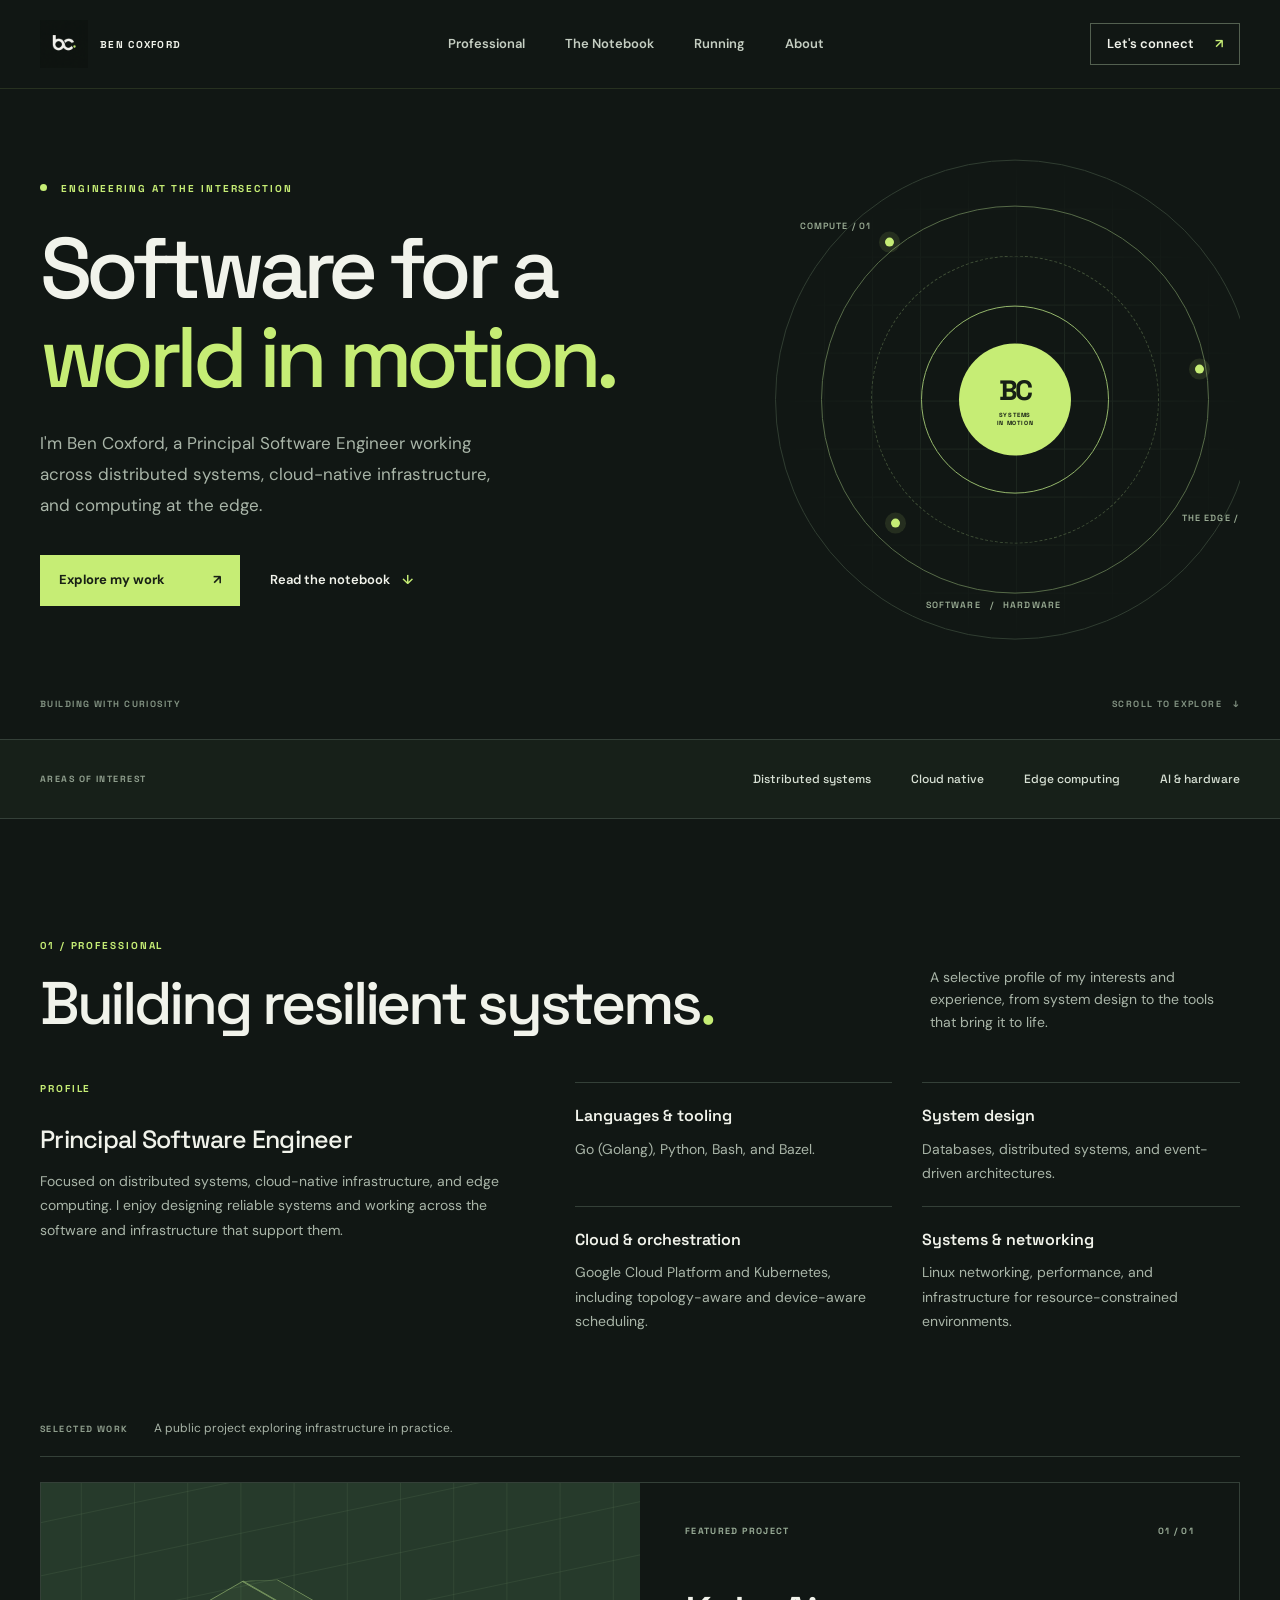
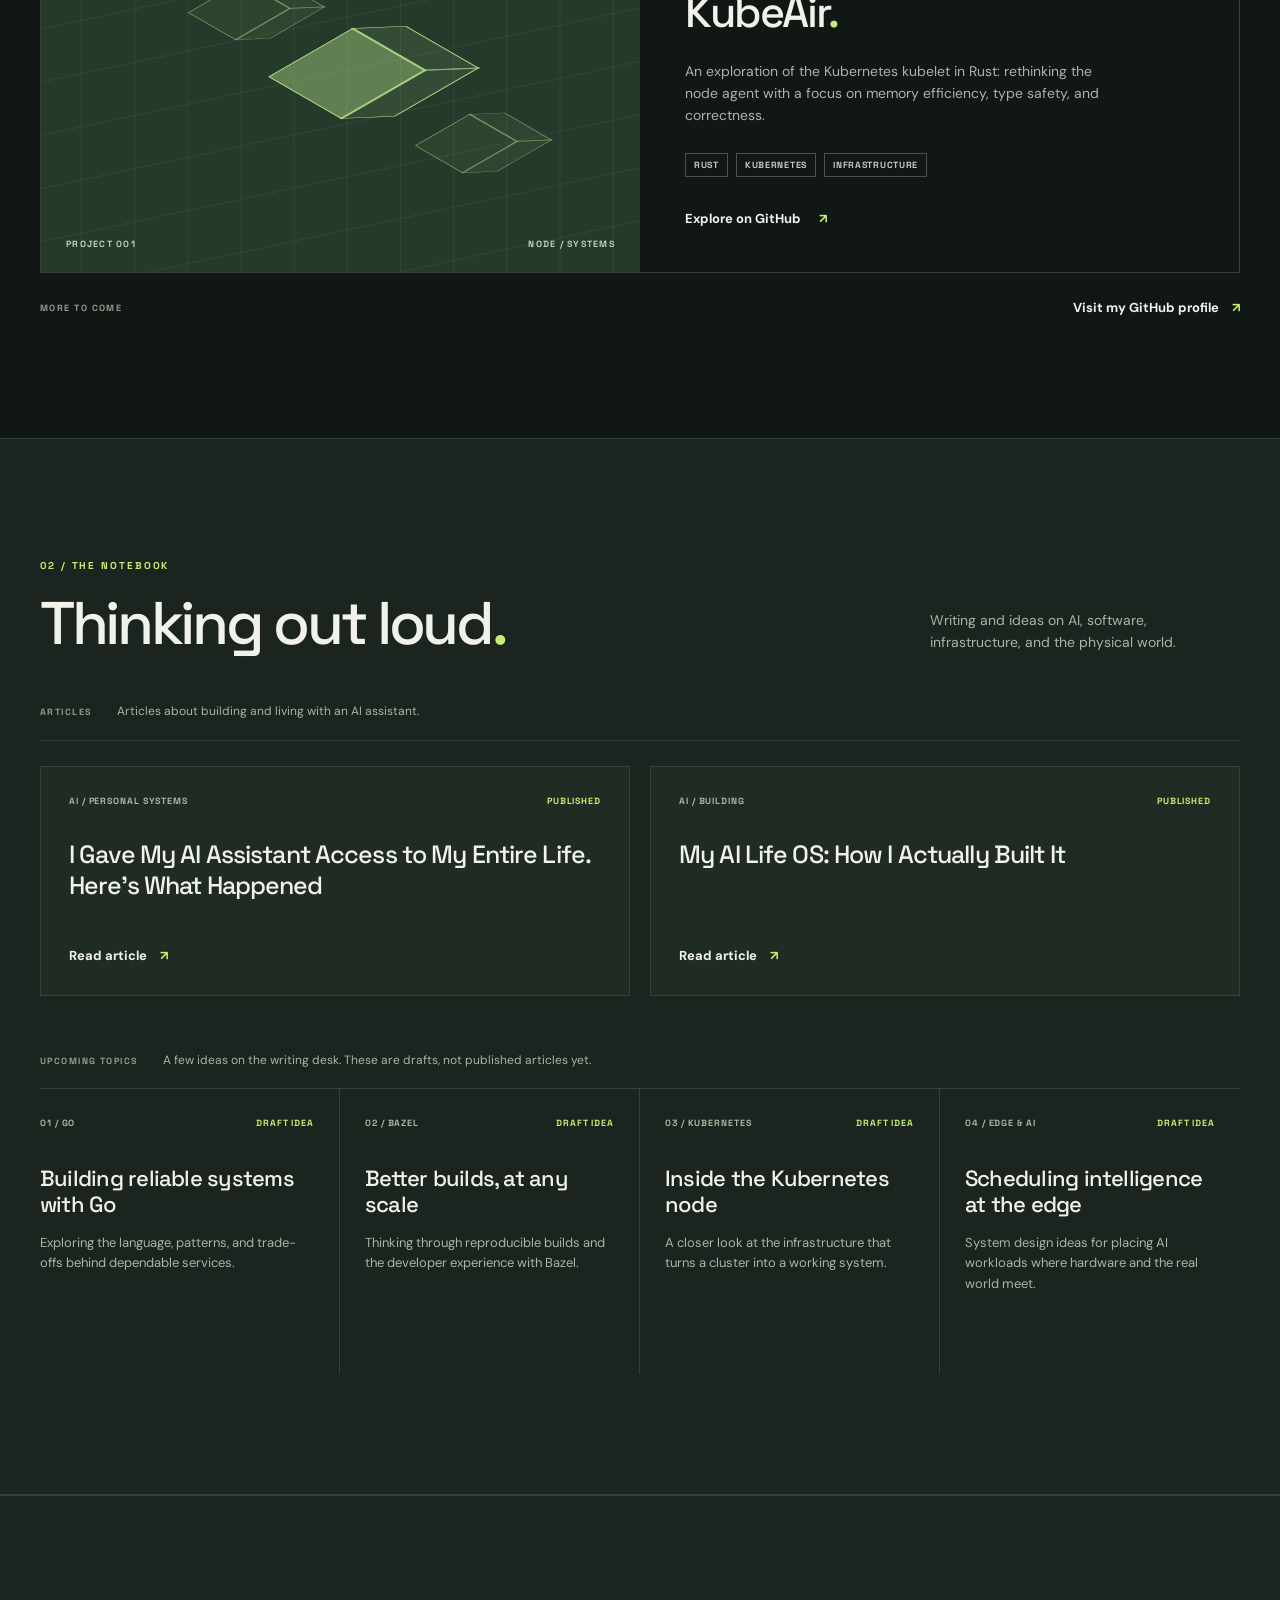
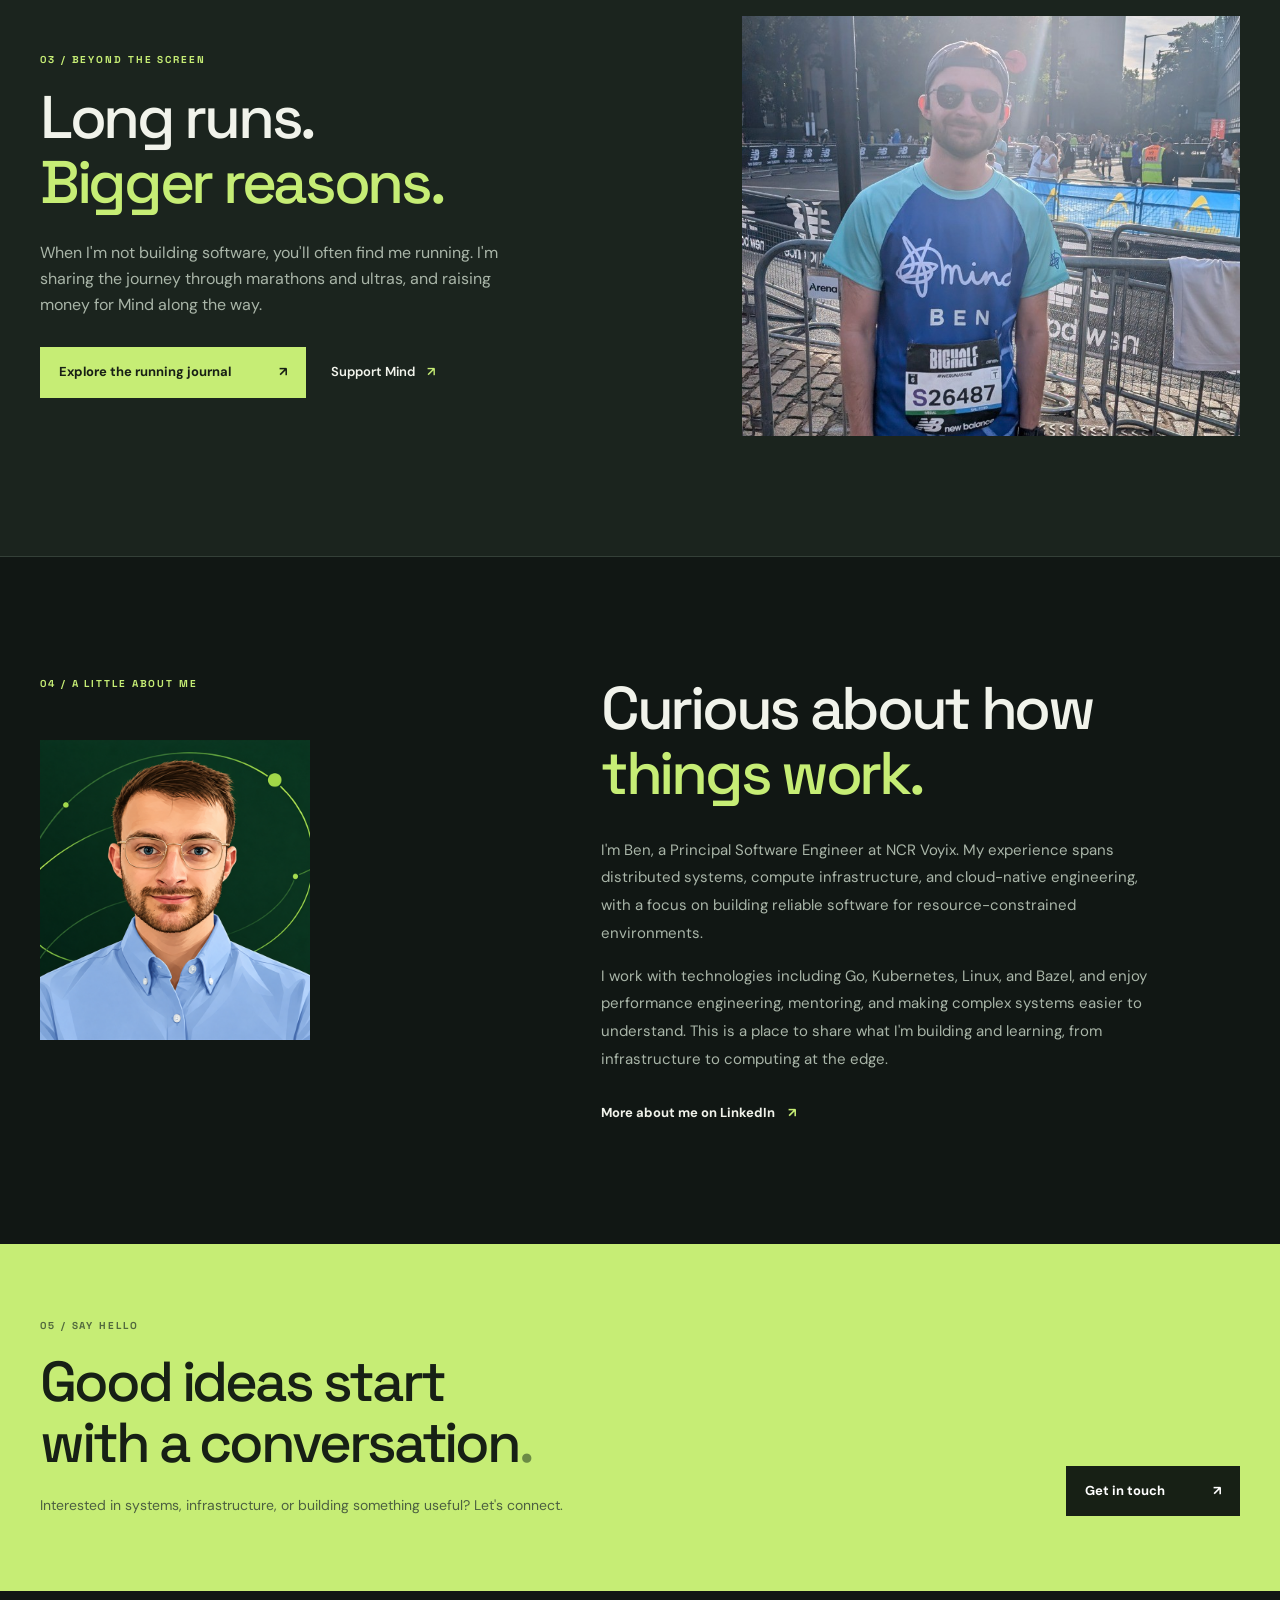
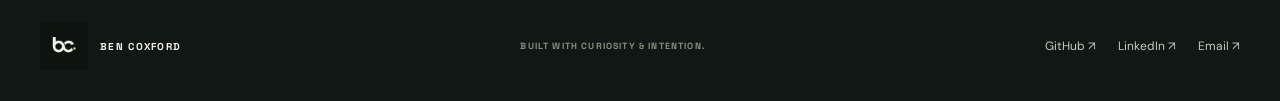
==== index.html @ ec7f4a77 "first commit" ====
<!doctype html>
<html lang="en">
<head>
  <meta charset="utf-8">
  <meta name="viewport" content="width=device-width, initial-scale=1">
  <meta name="description" content="Ben Coxford is a Principal Software Engineer exploring infrastructure, distributed systems, and computing at the edge.">
  <meta name="theme-color" content="#111714">
  <title>Ben Coxford | Software &amp; systems</title>
  <link rel="icon" type="image/png" href="assets/bc-logo.png">
  <link rel="stylesheet" href="styles.css">
</head>
<body>
  <a class="skip-link" href="#main">Skip to content</a>
  <header class="site-header">
    <div class="container header-inner">
      <a class="brand" href="#top" aria-label="Ben Coxford, home"><img class="brand-logo" src="assets/bc-logo.png" alt=""><span class="brand-name">BEN COXFORD</span></a>
      <nav aria-label="Main navigation">
        <a href="#work">Professional</a>
        <a href="#writing">The Notebook</a>
        <a href="running.html">Running</a>
        <a href="#about">About</a>
      </nav>
      <a class="header-contact" href="#contact">Let's connect <span aria-hidden="true">↗</span></a>
    </div>
  </header>

  <main id="main">
    <section class="hero container" id="top" aria-labelledby="hero-title">
      <div class="hero-copy">
        <p class="eyebrow"><span class="status-dot"></span> ENGINEERING AT THE INTERSECTION</p>
        <h1 id="hero-title">Software for a<br><em>world in motion.</em></h1>
        <p class="hero-description">I'm Ben Coxford, a Principal Software Engineer working across distributed systems, cloud-native infrastructure, and computing at the edge.</p>
        <div class="hero-actions">
          <a class="button button-primary" href="#work">Explore my work <span aria-hidden="true">↗</span></a>
          <a class="text-link" href="#writing">Read the notebook <span aria-hidden="true">↓</span></a>
        </div>
      </div>
      <div class="hero-art" aria-hidden="true">
        <div class="art-grid"></div>
        <div class="orbit orbit-one"></div>
        <div class="orbit orbit-two"></div>
        <div class="orbit orbit-three"></div>
        <div class="art-core"><span>BC</span><small>SYSTEMS<br>IN MOTION</small></div>
        <span class="art-node node-one"></span><span class="art-node node-two"></span><span class="art-node node-three"></span>
        <span class="art-label label-one">COMPUTE / 01</span>
        <span class="art-label label-two">THE EDGE / 02</span>
        <span class="art-coordinate">SOFTWARE &nbsp; / &nbsp; HARDWARE</span>
      </div>
      <div class="hero-bottom"><span>BUILDING WITH CURIOSITY</span><span>SCROLL TO EXPLORE &nbsp; ↓</span></div>
    </section>

    <div class="focus-strip">
      <div class="container focus-inner"><span>AREAS OF INTEREST</span><div><span>Distributed systems</span><span>Cloud native</span><span>Edge computing</span><span>AI &amp; hardware</span></div></div>
    </div>

    <section class="section container" id="work" aria-labelledby="work-title">
      <div class="section-heading">
        <div><p class="eyebrow section-number">01 / PROFESSIONAL</p><h2 id="work-title">Building resilient systems<span class="accent">.</span></h2></div>
        <p>A selective profile of my interests and experience, from system design to the tools that bring it to life.</p>
      </div>
      <div class="professional-profile">
        <div class="professional-intro"><p class="eyebrow">PROFILE</p><h3>Principal Software Engineer</h3><p>Focused on distributed systems, cloud-native infrastructure, and edge computing. I enjoy designing reliable systems and working across the software and infrastructure that support them.</p></div>
        <div class="skills-grid">
          <div class="skill-group"><h3>Languages &amp; tooling</h3><p>Go (Golang), Python, Bash, and Bazel.</p></div>
          <div class="skill-group"><h3>System design</h3><p>Databases, distributed systems, and event-driven architectures.</p></div>
          <div class="skill-group"><h3>Cloud &amp; orchestration</h3><p>Google Cloud Platform and Kubernetes, including topology-aware and device-aware scheduling.</p></div>
          <div class="skill-group"><h3>Systems &amp; networking</h3><p>Linux networking, performance, and infrastructure for resource-constrained environments.</p></div>
        </div>
      </div>
      <div class="writing-intro project-heading"><span>SELECTED WORK</span><p>A public project exploring infrastructure in practice.</p></div>
      <article class="project-card">
        <div class="project-visual" aria-hidden="true">
          <div class="project-grid"></div>
          <div class="cube cube-one"><span></span></div>
          <div class="cube cube-two"><span></span></div>
          <div class="cube cube-three"><span></span></div>
          <div class="visual-caption"><span>PROJECT 001</span><span>NODE / SYSTEMS</span></div>
        </div>
        <div class="project-content">
          <div class="project-topline"><span>FEATURED PROJECT</span><span>01 / 01</span></div>
          <h3>KubeAir<span class="accent">.</span></h3>
          <p>An exploration of the Kubernetes kubelet in Rust: rethinking the node agent with a focus on memory efficiency, type safety, and correctness.</p>
          <div class="tags"><span>RUST</span><span>KUBERNETES</span><span>INFRASTRUCTURE</span></div>
          <a class="project-link" href="https://github.com/BenCoxfordDev/KubeAir">Explore on GitHub <span aria-hidden="true">↗</span></a>
        </div>
      </article>
      <div class="section-end"><span>MORE TO COME</span><a href="https://github.com/bencoxford">Visit my GitHub profile <span aria-hidden="true">↗</span></a></div>
    </section>

    <section class="writing-section" id="writing" aria-labelledby="writing-title">
      <div class="container section">
        <div class="section-heading">
          <div><p class="eyebrow section-number">02 / THE NOTEBOOK</p><h2 id="writing-title">Thinking out loud<span class="accent">.</span></h2></div>
          <p>Writing and ideas on AI, software, infrastructure, and the physical world.</p>
        </div>
        <div class="writing-intro"><span>ARTICLES</span><p>Articles about building and living with an AI assistant.</p></div>
        <div class="published-grid">
          <article class="published-card">
            <div class="article-meta"><span>AI / PERSONAL SYSTEMS</span><span class="draft">PUBLISHED</span></div>
            <h3><a href="articles/ai-assistant.html">I Gave My AI Assistant Access to My Entire Life. Here's What Happened</a></h3>
            <a class="published-link" href="articles/ai-assistant.html" aria-label="Read I Gave My AI Assistant Access to My Entire Life">Read article <span aria-hidden="true">↗</span></a>
          </article>
          <article class="published-card">
            <div class="article-meta"><span>AI / BUILDING</span><span class="draft">PUBLISHED</span></div>
            <h3><a href="articles/ai-life-os.html">My AI Life OS: How I Actually Built It</a></h3>
            <a class="published-link" href="articles/ai-life-os.html" aria-label="Read My AI Life OS: How I Actually Built It">Read article <span aria-hidden="true">↗</span></a>
          </article>
        </div>
        <div class="writing-intro"><span>UPCOMING TOPICS</span><p>A few ideas on the writing desk. These are drafts, not published articles yet.</p></div>
        <div class="article-grid">
          <article class="article-card"><div class="article-meta"><span>01 / GO</span><span class="draft">DRAFT IDEA</span></div><h3>Building reliable systems with Go</h3><p>Exploring the language, patterns, and trade-offs behind dependable services.</p></article>
          <article class="article-card"><div class="article-meta"><span>02 / BAZEL</span><span class="draft">DRAFT IDEA</span></div><h3>Better builds, at any scale</h3><p>Thinking through reproducible builds and the developer experience with Bazel.</p></article>
          <article class="article-card"><div class="article-meta"><span>03 / KUBERNETES</span><span class="draft">DRAFT IDEA</span></div><h3>Inside the Kubernetes node</h3><p>A closer look at the infrastructure that turns a cluster into a working system.</p></article>
          <article class="article-card"><div class="article-meta"><span>04 / EDGE &amp; AI</span><span class="draft">DRAFT IDEA</span></div><h3>Scheduling intelligence at the edge</h3><p>System design ideas for placing AI workloads where hardware and the real world meet.</p></article>
        </div>
      </div>
    </section>

    <section class="running-teaser">
      <div class="container section running-teaser-inner">
        <div class="running-teaser-copy"><p class="eyebrow section-number">03 / BEYOND THE SCREEN</p><h2>Long runs.<br><em>Bigger reasons.</em></h2><p>When I'm not building software, you'll often find me running. I'm sharing the journey through marathons and ultras, and raising money for Mind along the way.</p><div class="running-actions"><a class="button button-primary" href="running.html">Explore the running journal <span aria-hidden="true">↗</span></a><a class="text-link" href="https://www.justgiving.com/page/bencoxford">Support Mind <span aria-hidden="true">↗</span></a></div></div>
        <img src="assets/running/running-for-mind.jpg" alt="Ben wearing a Mind running shirt at a race." loading="lazy">
      </div>
    </section>

    <section class="section container about-section" id="about" aria-labelledby="about-title">
      <div class="about-label"><p class="eyebrow section-number">04 / A LITTLE ABOUT ME</p><img class="about-portrait" src="assets/ben-illustrated-glasses.png" alt="Illustrated portrait of Ben Coxford wearing glasses." loading="lazy"></div>
      <div class="about-copy"><h2 id="about-title">Curious about how<br><em>things work.</em></h2><p>I'm Ben, a Principal Software Engineer at NCR Voyix. My experience spans distributed systems, compute infrastructure, and cloud-native engineering, with a focus on building reliable software for resource-constrained environments.</p><p>I work with technologies including Go, Kubernetes, Linux, and Bazel, and enjoy performance engineering, mentoring, and making complex systems easier to understand. This is a place to share what I'm building and learning, from infrastructure to computing at the edge.</p><a class="inline-link" href="https://www.linkedin.com/in/ben-coxford/">More about me on LinkedIn <span aria-hidden="true">↗</span></a></div>
    </section>

    <section class="contact-section" id="contact" aria-labelledby="contact-title">
      <div class="container contact-inner"><div><p class="eyebrow">05 / SAY HELLO</p><h2 id="contact-title">Good ideas start<br>with a conversation<span>.</span></h2><p>Interested in systems, infrastructure, or building something useful? Let's connect.</p></div><a class="button button-dark" href="mailto:ben.coxford@gmail.com">Get in touch <span aria-hidden="true">↗</span></a></div>
    </section>
  </main>
  <footer class="site-footer"><div class="container footer-inner"><a class="brand footer-brand" href="#top" aria-label="Ben Coxford, home"><img class="brand-logo" src="assets/bc-logo.png" alt=""><span class="brand-name">BEN COXFORD</span></a><p>BUILT WITH CURIOSITY &amp; INTENTION.</p><div><a href="https://github.com/bencoxford">GitHub ↗</a><a href="https://www.linkedin.com/in/ben-coxford/">LinkedIn ↗</a><a href="mailto:ben.coxford@gmail.com">Email ↗</a></div></div></footer>
</body>
</html>
---- styles.css ----
@import url('https://fonts.googleapis.com/css2?family=DM+Sans:wght@400;500;600;700&family=Space+Grotesk:wght@400;500;600;700&display=swap');

:root{color-scheme:dark;--bg:#111714;--panel:#1a221d;--line:#344038;--text:#f1f3eb;--muted:#a9b5a8;--accent:#c6ed75;--display:'Space Grotesk',sans-serif;--body:'DM Sans',sans-serif}
*{box-sizing:border-box}
html{scroll-behavior:smooth}
body{margin:0;background:var(--bg);color:var(--text);font-family:var(--body);font-size:16px;line-height:1.6}
a{color:inherit;text-decoration:none}
a:focus-visible{outline:2px solid var(--accent);outline-offset:5px}
.skip-link{position:absolute;z-index:10;top:-100px;left:16px;padding:10px 16px;background:var(--accent);color:var(--bg)}
.skip-link:focus{top:12px}
.container{width:min(1200px,calc(100% - 80px));margin-inline:auto}
.site-header{border-bottom:1px solid rgba(198,237,117,.12)}
.header-inner{height:88px;display:flex;align-items:center;justify-content:space-between}
.brand{display:inline-flex;align-items:center;gap:12px}.brand-mark{font:700 29px/1 var(--display);letter-spacing:-3px}.brand-mark span,.accent{color:var(--accent)}.brand-name{font:700 10px var(--display);letter-spacing:.13em}
nav{display:flex;gap:40px}nav a,.header-contact{font-size:13px;font-weight:600}nav a{color:#c5cec2}nav a:hover,.text-link:hover,.inline-link:hover,.section-end a:hover,.footer-inner a:hover{color:var(--accent)}
.header-contact{border:1px solid #536050;padding:10px 16px}.header-contact span{color:var(--accent);margin-left:18px}.header-contact:hover{border-color:var(--accent)}
.hero{min-height:650px;position:relative;display:flex;align-items:center;padding-top:60px;padding-bottom:100px;overflow:hidden}.hero-copy{position:relative;z-index:2;width:65%}
.eyebrow{font:700 10px var(--display);letter-spacing:.19em;color:var(--accent);margin:0 0 29px}.status-dot{display:inline-block;width:7px;height:7px;background:var(--accent);border-radius:50%;margin-right:9px;vertical-align:1px}
h1,h2,h3,p{margin-top:0}h1,h2,h3{font-family:var(--display)}h1{font-size:clamp(54px,6.7vw,91px);line-height:1.04;letter-spacing:-.065em;font-weight:500;margin-bottom:26px}h1 em,.about-copy h2 em{font-style:normal;color:var(--accent)}
.hero-description{max-width:480px;color:var(--muted);font-size:17px;line-height:1.8}.hero-actions{display:flex;align-items:center;gap:30px;margin-top:35px}.button{display:inline-flex;align-items:center;justify-content:space-between;gap:48px;padding:15px 19px;font-size:13px;font-weight:700}.button-primary{background:var(--accent);color:#182015}.button-primary:hover{background:#d9f8a0}.text-link{font-size:13px;font-weight:600}.text-link span{margin-left:9px;color:var(--accent)}
.hero-art{position:absolute;width:480px;height:480px;right:-15px;top:50%;transform:translateY(-53%);border:1px solid #303d31;border-radius:50%}.art-grid{position:absolute;inset:0;border-radius:50%;background-image:linear-gradient(#2c392d 1px,transparent 1px),linear-gradient(90deg,#2c392d 1px,transparent 1px);background-size:48px 48px;opacity:.5;mask-image:radial-gradient(circle,#000 20%,transparent 72%)}
.orbit{position:absolute;border:1px solid #566a48;border-radius:50%;inset:45px}.orbit-two{inset:95px;border-style:dashed;opacity:.65}.orbit-three{inset:145px;border-color:#94b66b}.art-core{position:absolute;inset:183px;background:var(--accent);color:#172015;border-radius:50%;display:flex;flex-direction:column;justify-content:center;align-items:center}.art-core span{font:700 28px var(--display);letter-spacing:-.1em}.art-core small{font:700 6px/1.3 var(--display);letter-spacing:.1em;text-align:center;margin-top:4px}.art-node{position:absolute;width:9px;height:9px;border-radius:50%;background:var(--accent);box-shadow:0 0 0 6px #c6ed751c}.node-one{top:77px;left:109px}.node-two{right:50px;top:204px}.node-three{bottom:111px;left:115px}.art-label,.art-coordinate{position:absolute;color:#9bad95;font:600 9px var(--display);letter-spacing:.12em}.label-one{top:59px;left:24px}.label-two{right:0;bottom:115px}.art-coordinate{bottom:28px;left:150px}
.hero-bottom{position:absolute;bottom:29px;left:0;right:0;display:flex;justify-content:space-between;color:#809080;font:700 9px var(--display);letter-spacing:.16em}
.focus-strip{border-block:1px solid var(--line);background:#172019}.focus-inner{min-height:78px;display:flex;align-items:center;justify-content:space-between;gap:30px}.focus-inner>span,.section-end>span,.writing-intro>span{font:700 9px var(--display);letter-spacing:.16em;color:#8f9e8d}.focus-inner div{display:flex;gap:40px;font:500 12px var(--display);color:#d8e1d5}
.section{padding-top:120px;padding-bottom:120px}.section-heading{display:flex;justify-content:space-between;align-items:end;gap:40px;margin-bottom:45px}.section-number{margin-bottom:20px}.section-heading h2,.about-copy h2{font-size:clamp(40px,4.7vw,62px);font-weight:500;line-height:1.08;letter-spacing:-.055em;margin:0}.section-heading>p{max-width:310px;color:var(--muted);font-size:14px;margin:0 0 4px}
.project-card{display:grid;grid-template-columns:1fr 1fr;border:1px solid var(--line);min-height:390px}.project-visual{position:relative;overflow:hidden;background:#263a2b;min-height:340px}.project-grid{position:absolute;inset:0;background-image:linear-gradient(#78976b24 1px,transparent 1px),linear-gradient(90deg,#78976b24 1px,transparent 1px);background-size:38px 38px;transform:skewY(-12deg) scale(1.4)}
.cube{position:absolute;width:85px;height:85px;border:1px solid #b5da86;transform:rotate(30deg) skew(-30deg);background:#a7d47c18}.cube:before,.cube:after{content:"";position:absolute;border:1px solid #b5da86;background:#9bc87c20}.cube:before{width:100%;height:28px;left:13px;top:-29px;transform:skew(-45deg)}.cube:after{height:100%;width:28px;right:-29px;top:-15px;transform:skewY(-45deg)}.cube-one{top:38%;left:44%;z-index:2;background:#b9e88e65}.cube-two{top:22%;left:26%;transform:rotate(30deg) skew(-30deg) scale(.65);opacity:.65}.cube-three{top:56%;left:64%;transform:rotate(30deg) skew(-30deg) scale(.65);opacity:.65}.visual-caption{position:absolute;bottom:22px;left:25px;right:25px;display:flex;justify-content:space-between;color:#bdd2b7;font:700 9px var(--display);letter-spacing:.14em}
.project-content{padding:42px 45px;display:flex;flex-direction:column;align-items:flex-start}.project-topline{display:flex;justify-content:space-between;width:100%;font:700 9px var(--display);letter-spacing:.15em;color:#97aa95}.project-content h3{font-size:43px;letter-spacing:-.05em;font-weight:500;margin:42px 0 12px}.project-content p{color:var(--muted);font-size:14px;max-width:420px}.tags{display:flex;flex-wrap:wrap;gap:8px;margin:12px 0 32px}.tags span{border:1px solid #465448;padding:5px 8px;font:700 9px var(--display);letter-spacing:.08em;color:#c1cebe}.project-link{font-size:13px;font-weight:700;margin-top:auto}.project-link span{margin-left:15px;color:var(--accent)}.project-link:hover{color:var(--accent)}
.section-end{display:flex;justify-content:space-between;align-items:center;margin-top:25px}.section-end a,.inline-link{font-size:13px;font-weight:700}.section-end a span,.inline-link span{color:var(--accent);margin-left:10px}
.writing-section{background:#1b241e;border-block:1px solid var(--line)}.writing-intro{display:flex;align-items:baseline;gap:25px;border-bottom:1px solid var(--line);padding-bottom:18px}.writing-intro p{font-size:12px;color:var(--muted);margin:0}.article-grid{display:grid;grid-template-columns:repeat(4,1fr)}.article-card{position:relative;min-height:285px;padding:28px 25px 55px 0;border-right:1px solid var(--line)}.article-card+.article-card{padding-left:25px}.article-card:last-child{border-right:0}.article-meta{display:flex;justify-content:space-between;gap:8px;color:#a8b7a5;font:700 9px var(--display);letter-spacing:.1em}.draft{color:var(--accent)}.article-card h3{font-size:22px;line-height:1.2;letter-spacing:-.035em;font-weight:500;margin:36px 0 15px}.article-card p{color:var(--muted);font-size:13px}.article-arrow{position:absolute;bottom:15px;color:#7b8c79;font-size:19px}
.published-grid{display:grid;grid-template-columns:repeat(2,1fr);gap:20px;margin:25px 0 55px}.published-card{display:flex;flex-direction:column;min-height:230px;padding:28px;border:1px solid var(--line);background:#202b23}.published-card h3{font-size:25px;line-height:1.25;letter-spacing:-.035em;font-weight:500;margin:32px 0}.published-card h3 a:hover,.published-link:hover{color:var(--accent)}.published-link{font-size:13px;font-weight:700;margin-top:auto}.published-link span{color:var(--accent);margin-left:10px}
.about-section{display:grid;grid-template-columns:1fr 1.25fr;gap:50px}.about-symbol{font-size:120px;line-height:1;color:#384b37;margin-top:65px}.about-copy h2{margin-bottom:30px}.about-copy p{max-width:570px;color:var(--muted);font-size:15px;line-height:1.85}.inline-link{display:inline-block;margin-top:14px}
.contact-section{background:var(--accent);color:#172015}.contact-inner{padding-block:75px;display:flex;justify-content:space-between;align-items:end;gap:30px}.contact-inner .eyebrow{color:#526a3e;margin-bottom:20px}.contact-inner h2{font-size:clamp(38px,4.4vw,60px);font-weight:500;line-height:1.08;letter-spacing:-.055em;margin-bottom:20px}.contact-inner h2 span{color:#6b8b45}.contact-inner p:last-child{font-size:14px;color:#4c6040;margin:0}.button-dark{background:#172015;color:#fff;white-space:nowrap}.button-dark:hover{background:#344a30}
.footer-inner{min-height:110px;display:flex;justify-content:space-between;align-items:center;gap:20px}.footer-inner p{font:700 9px var(--display);letter-spacing:.13em;color:#829080;margin:0}.footer-inner>div{display:flex;gap:22px}.footer-inner>div a{font-size:12px;color:#c0ccbd}
@media(max-width:900px){.hero-art{opacity:.35;right:-150px}.hero-copy{width:80%}.focus-inner{align-items:flex-start;padding-block:22px;flex-direction:column;gap:12px}.focus-inner div{gap:20px;flex-wrap:wrap}.article-grid{grid-template-columns:repeat(2,1fr)}.article-card:nth-child(2){border-right:0}.article-card:nth-child(n+3){border-top:1px solid var(--line)}.article-card:nth-child(3){padding-left:0}}
@media(max-width:600px){.container{width:calc(100% - 40px)}.header-inner{height:72px}.brand-name{display:none}nav{gap:20px}nav a{font-size:12px}.header-contact{font-size:0;padding:9px 12px}.header-contact span{font-size:14px;margin:0}.hero{min-height:590px;padding-top:50px}.hero-copy{width:100%}.hero-art{width:360px;height:360px;right:-180px;top:45%;opacity:.25}.orbit{inset:35px}.orbit-two{inset:75px}.orbit-three{inset:110px}.art-core{inset:138px}.hero-description{font-size:15px}.hero-actions{gap:20px;flex-wrap:wrap}.hero-bottom{font-size:8px}.focus-inner div{font-size:11px;gap:10px 20px}.section{padding-block:75px}.section-heading{display:block}.section-heading>p{margin-top:18px}.project-card{grid-template-columns:1fr}.project-visual{min-height:260px}.project-content{padding:30px 25px}.project-content h3{margin-top:30px}.writing-intro{display:block}.writing-intro p{margin-top:8px}.article-grid{grid-template-columns:1fr}.article-card,.article-card+.article-card,.article-card:nth-child(3){min-height:0;padding:24px 35px 30px 0;border-right:0;border-top:1px solid var(--line)}.article-card:first-child{border-top:0}.article-card h3{margin:20px 0 10px}.article-arrow{bottom:20px;right:0}.about-section{grid-template-columns:1fr;gap:0}.about-symbol{display:none}.contact-inner{padding-block:60px;display:block}.contact-inner .button{margin-top:28px}.footer-inner{padding-block:28px;flex-wrap:wrap}.footer-inner p{order:3;width:100%}.footer-inner>div{gap:15px}}
@media(max-width:600px){.published-grid{grid-template-columns:1fr}.published-card{min-height:200px;padding:24px}.published-card h3{font-size:22px;margin:26px 0}}
@media(prefers-reduced-motion:reduce){html{scroll-behavior:auto}}
.article-page{max-width:780px;padding-block:90px 120px}.article-back{display:inline-block;color:var(--accent);font-size:13px;font-weight:700;margin-bottom:50px}.article-page h1{font-size:clamp(38px,5vw,65px);line-height:1.08;letter-spacing:-.05em}.article-byline{color:var(--muted);font-size:13px;border-bottom:1px solid var(--line);padding-bottom:30px;margin-bottom:35px}.article-body{color:#d1d9cd;font-size:17px;line-height:1.9;overflow-wrap:anywhere}.article-body h2{color:var(--text);font-size:27px;line-height:1.25;letter-spacing:-.035em;margin:42px 0 16px}.article-body p{margin-bottom:22px}.article-end{border-top:1px solid var(--line);padding-top:30px;margin-top:55px}
.article-figure{margin:32px 0}.article-figure img{display:block;width:100%;height:auto}.article-figure figcaption{color:var(--muted);font-size:13px;line-height:1.5;margin-top:10px}
.article-figure-stack{max-width:484px}
.professional-profile{display:grid;grid-template-columns:1fr 1.4fr;gap:60px;margin-bottom:65px}.professional-intro h3{font-size:25px;line-height:1.2;font-weight:500;letter-spacing:-.03em;margin-bottom:15px}.professional-intro p:not(.eyebrow),.skill-group p{color:var(--muted);font-size:14px;line-height:1.75}.skills-grid{display:grid;grid-template-columns:repeat(2,1fr);gap:0 30px}.skill-group{border-top:1px solid var(--line);padding:20px 0}.skill-group h3{font-size:16px;font-weight:600;margin-bottom:8px}.skill-group p{margin:0}.project-heading{margin-bottom:25px}
.brand-logo{display:block;width:48px;height:48px;object-fit:cover}.about-portrait{object-position:center}
.running-teaser{background:#1b241e;border-block:1px solid var(--line)}.running-teaser-inner{display:grid;grid-template-columns:1fr .8fr;align-items:center;gap:80px}.running-teaser h2,.fundraising-inner h2,.running-adventure h2{font-size:clamp(40px,4.7vw,62px);font-weight:500;line-height:1.08;letter-spacing:-.055em;margin-bottom:24px}.running-teaser h2 em{font-style:normal;color:var(--accent)}.running-teaser-copy>p:not(.eyebrow),.running-adventure p:not(.eyebrow){color:var(--muted);max-width:500px}.running-actions{display:flex;align-items:center;gap:25px;flex-wrap:wrap;margin-top:30px}.running-teaser-inner>img{width:100%;height:420px;object-fit:cover;object-position:center 35%}.about-portrait{display:block;width:min(270px,100%);height:300px;object-fit:cover;object-position:center 25%;margin-top:50px}
.running-hero{display:grid;grid-template-columns:1fr .9fr;gap:60px;align-items:center;padding-block:90px}.running-hero-copy>p:not(.eyebrow){color:var(--muted);max-width:480px;margin-bottom:30px}.running-hero>img{width:100%;height:520px;object-fit:cover}.fundraising-section{background:var(--accent);color:#172015}.fundraising-inner{display:grid;grid-template-columns:1fr 300px;align-items:center;gap:80px;padding-block:75px}.fundraising-inner .eyebrow{color:#526a3e}.fundraising-inner h2 span{color:#6b8b45}.fundraising-inner p:not(.eyebrow){max-width:550px;color:#40563a}.fundraising-note{font-size:13px}.fundraising-inner .button{margin-top:10px}.fundraising-inner img{width:100%;height:340px;object-fit:cover;object-position:center 32%}.running-topics{display:grid;grid-template-columns:repeat(3,1fr)}.running-adventure{background:#1b241e;border-top:1px solid var(--line)}.running-adventure-inner{padding-block:85px;display:grid;grid-template-columns:1.2fr 1fr;align-items:center;gap:65px}.running-adventure img{width:100%;display:block}
@media(max-width:600px){nav{gap:10px}nav a{font-size:11px}.running-teaser-inner,.running-hero,.fundraising-inner,.running-adventure-inner{grid-template-columns:1fr;gap:30px}.running-teaser-inner>img,.running-hero>img{height:320px}.running-hero{padding-block:60px}.fundraising-inner{padding-block:60px}.fundraising-inner img{height:320px}.running-topics{grid-template-columns:1fr}.running-topics .article-card{border-right:0;border-top:1px solid var(--line);padding-left:0}.running-topics .article-card:first-child{border-top:0}.running-adventure-inner{padding-block:60px}.about-portrait{width:180px;height:200px;margin:20px 0 35px}}
@media(max-width:600px){.brand-logo{width:36px;height:36px}nav{gap:8px}nav a{font-size:10px}}
@media(max-width:600px){.professional-profile{grid-template-columns:1fr;gap:20px;margin-bottom:45px}.skills-grid{grid-template-columns:1fr}}
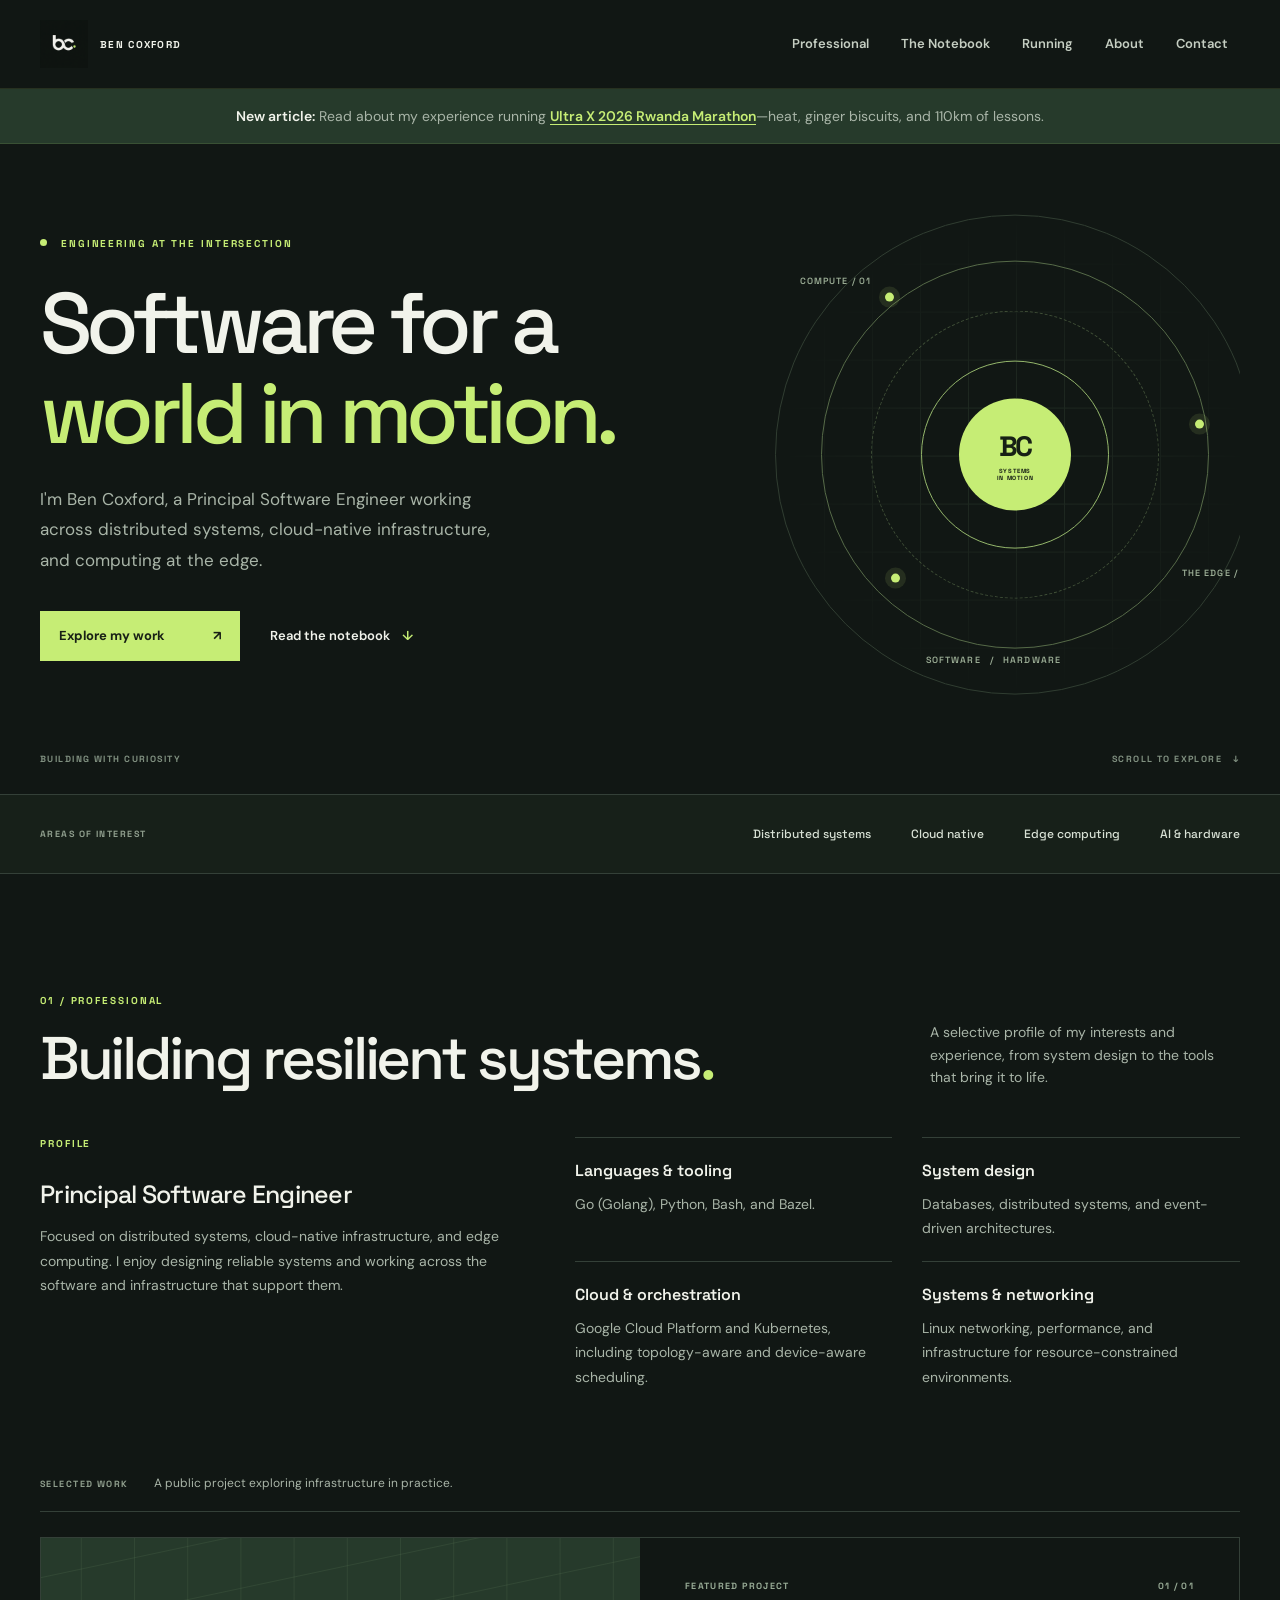
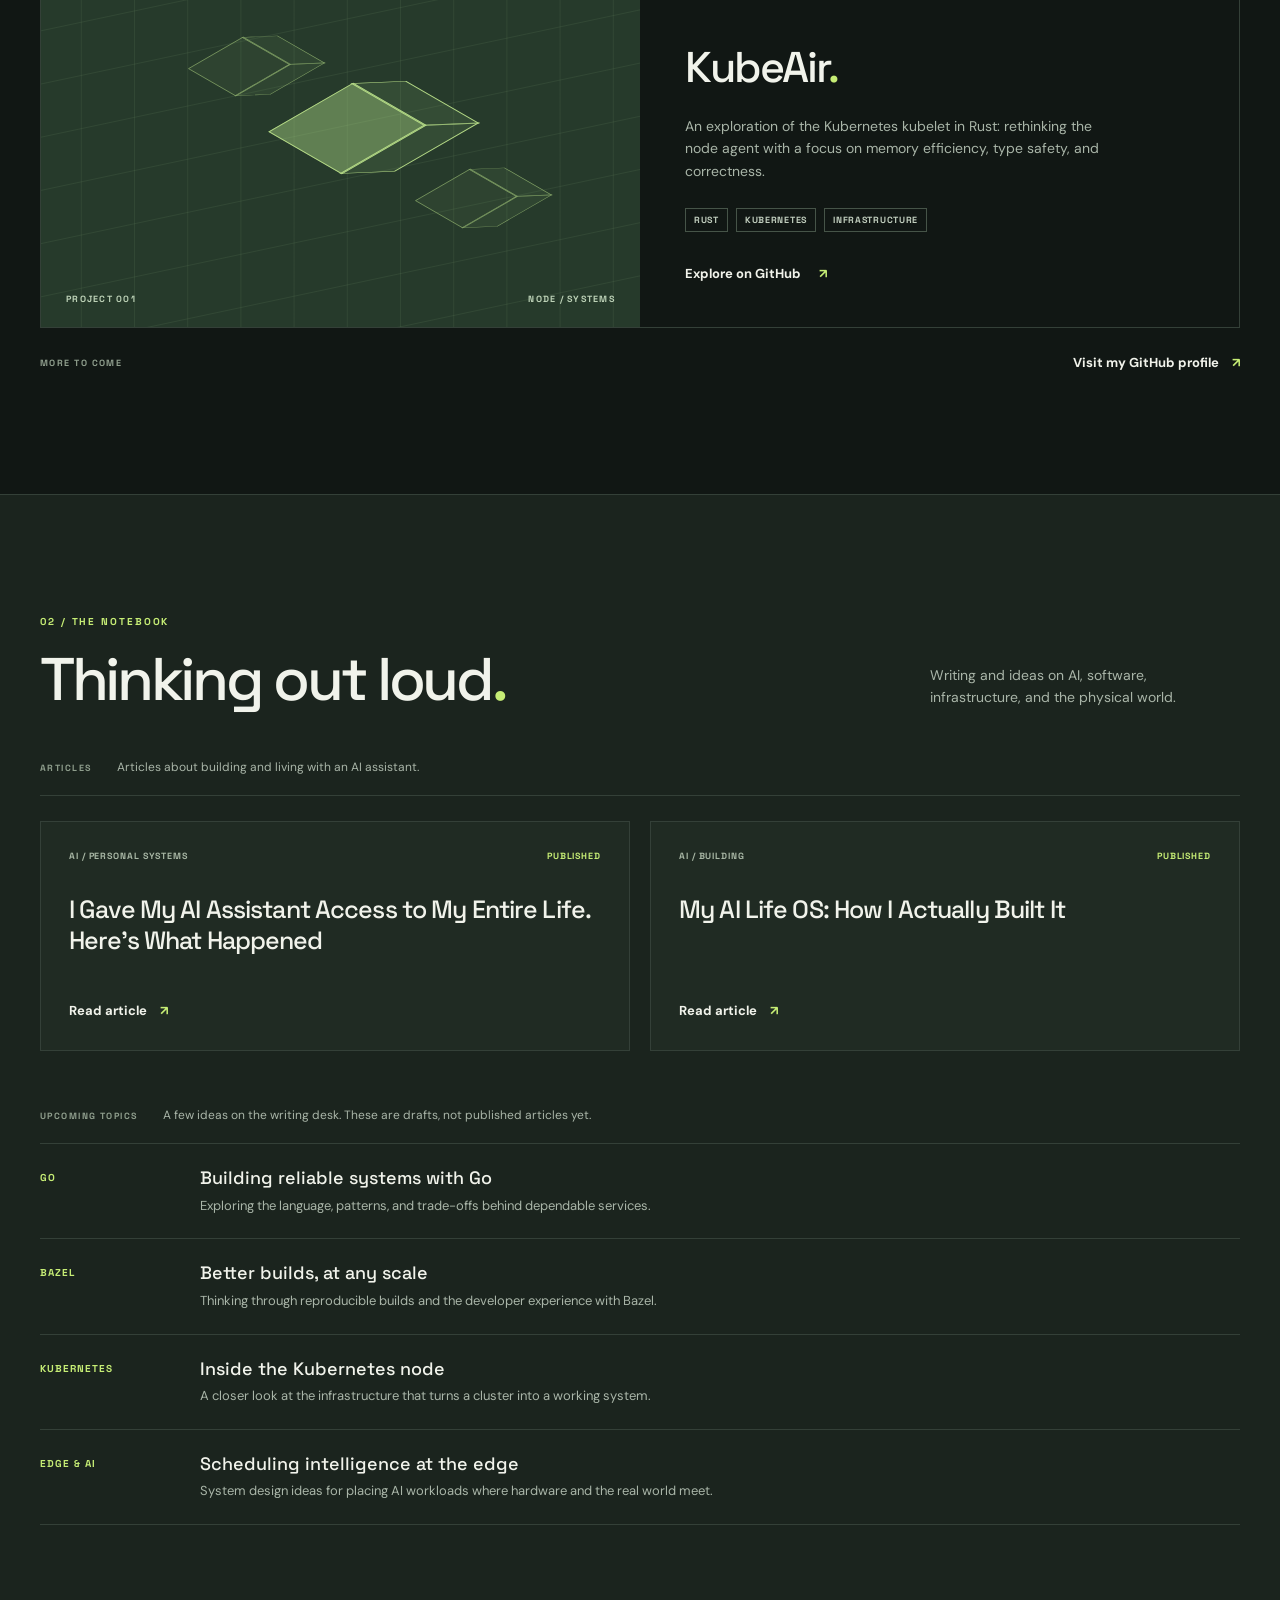
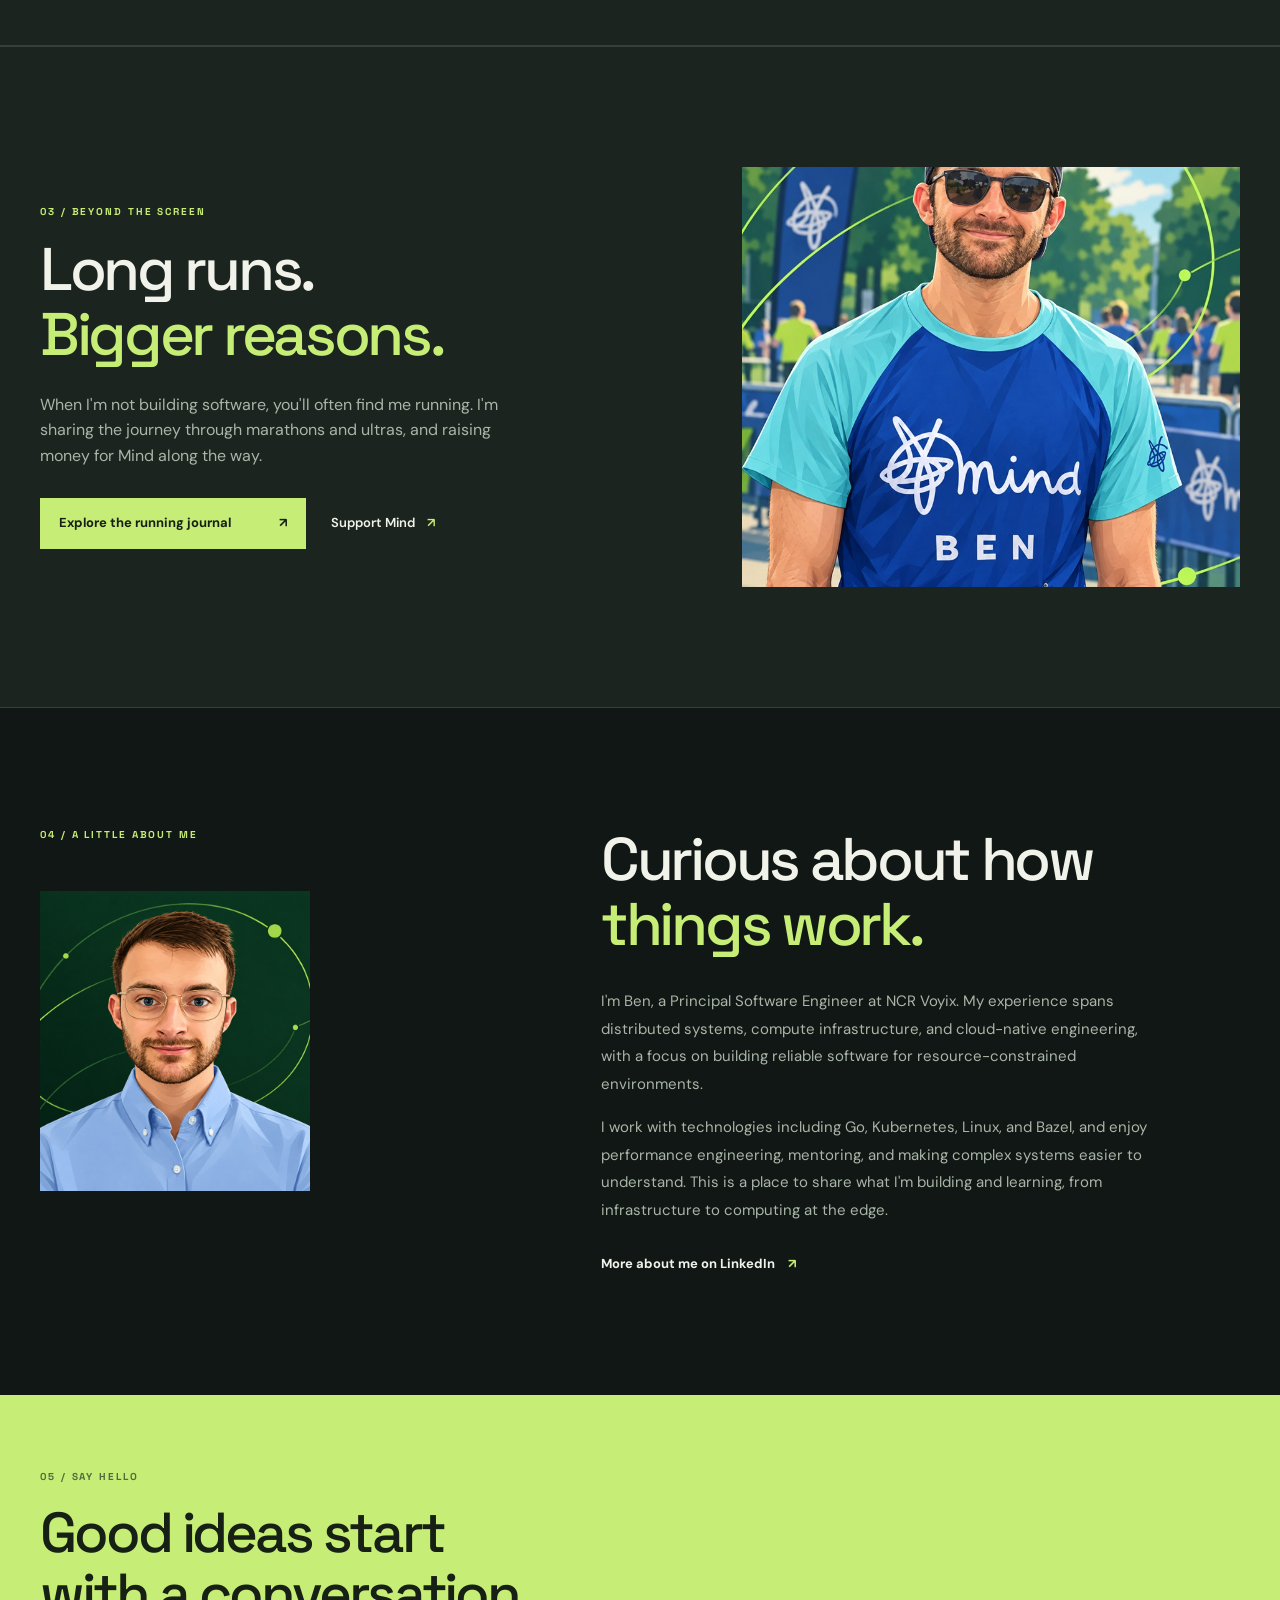
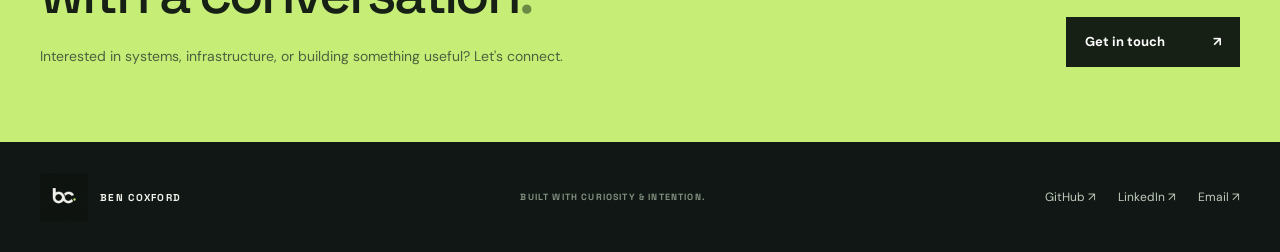
==== commit b7557751: "publish changes" ====
--- a/index.html
+++ b/index.html
@@ -5,7 +5,7 @@
   <meta name="viewport" content="width=device-width, initial-scale=1">
   <meta name="description" content="Ben Coxford is a Principal Software Engineer exploring infrastructure, distributed systems, and computing at the edge.">
   <meta name="theme-color" content="#111714">
-  <title>Ben Coxford | Software &amp; systems</title>
+  <title>Ben Coxford</title>
   <link rel="icon" type="image/png" href="assets/bc-logo.png">
   <link rel="stylesheet" href="styles.css">
 </head>
@@ -19,10 +19,16 @@
         <a href="#writing">The Notebook</a>
         <a href="running.html">Running</a>
         <a href="#about">About</a>
+        <a href="#contact">Contact</a>
       </nav>
-      <a class="header-contact" href="#contact">Let's connect <span aria-hidden="true">↗</span></a>
     </div>
   </header>
+
+  <div class="alert-banner">
+    <div class="container alert-inner">
+      <p><strong>New article:</strong> Read about my experience running <a href="articles/rwanda-ultra.html">Ultra X 2026 Rwanda Marathon</a>—heat, ginger biscuits, and 110km of lessons.</p>
+    </div>
+  </div>
 
   <main id="main">
     <section class="hero container" id="top" aria-labelledby="hero-title">
@@ -107,19 +113,19 @@
           </article>
         </div>
         <div class="writing-intro"><span>UPCOMING TOPICS</span><p>A few ideas on the writing desk. These are drafts, not published articles yet.</p></div>
-        <div class="article-grid">
-          <article class="article-card"><div class="article-meta"><span>01 / GO</span><span class="draft">DRAFT IDEA</span></div><h3>Building reliable systems with Go</h3><p>Exploring the language, patterns, and trade-offs behind dependable services.</p></article>
-          <article class="article-card"><div class="article-meta"><span>02 / BAZEL</span><span class="draft">DRAFT IDEA</span></div><h3>Better builds, at any scale</h3><p>Thinking through reproducible builds and the developer experience with Bazel.</p></article>
-          <article class="article-card"><div class="article-meta"><span>03 / KUBERNETES</span><span class="draft">DRAFT IDEA</span></div><h3>Inside the Kubernetes node</h3><p>A closer look at the infrastructure that turns a cluster into a working system.</p></article>
-          <article class="article-card"><div class="article-meta"><span>04 / EDGE &amp; AI</span><span class="draft">DRAFT IDEA</span></div><h3>Scheduling intelligence at the edge</h3><p>System design ideas for placing AI workloads where hardware and the real world meet.</p></article>
-        </div>
+        <ul class="upcoming-list">
+          <li><span>GO</span><div><h3>Building reliable systems with Go</h3><p>Exploring the language, patterns, and trade-offs behind dependable services.</p></div></li>
+          <li><span>BAZEL</span><div><h3>Better builds, at any scale</h3><p>Thinking through reproducible builds and the developer experience with Bazel.</p></div></li>
+          <li><span>KUBERNETES</span><div><h3>Inside the Kubernetes node</h3><p>A closer look at the infrastructure that turns a cluster into a working system.</p></div></li>
+          <li><span>EDGE &amp; AI</span><div><h3>Scheduling intelligence at the edge</h3><p>System design ideas for placing AI workloads where hardware and the real world meet.</p></div></li>
+        </ul>
       </div>
     </section>
 
     <section class="running-teaser">
       <div class="container section running-teaser-inner">
         <div class="running-teaser-copy"><p class="eyebrow section-number">03 / BEYOND THE SCREEN</p><h2>Long runs.<br><em>Bigger reasons.</em></h2><p>When I'm not building software, you'll often find me running. I'm sharing the journey through marathons and ultras, and raising money for Mind along the way.</p><div class="running-actions"><a class="button button-primary" href="running.html">Explore the running journal <span aria-hidden="true">↗</span></a><a class="text-link" href="https://www.justgiving.com/page/bencoxford">Support Mind <span aria-hidden="true">↗</span></a></div></div>
-        <img src="assets/running/running-for-mind.jpg" alt="Ben wearing a Mind running shirt at a race." loading="lazy">
+        <img src="assets/running/mind-illustrated.jpg" alt="Illustration of Ben wearing a Mind running shirt at a race." loading="lazy">
       </div>
     </section>
 
--- a/styles.css
+++ b/styles.css
@@ -8,6 +8,12 @@
 a:focus-visible{outline:2px solid var(--accent);outline-offset:5px}
 .skip-link{position:absolute;z-index:10;top:-100px;left:16px;padding:10px 16px;background:var(--accent);color:var(--bg)}
 .skip-link:focus{top:12px}
+.alert-banner{background:#263a2b;border-bottom:1px solid rgba(198,237,117,.12);padding:16px 0}
+.alert-inner{display:flex;align-items:center;justify-content:center}
+.alert-inner p{margin:0;font-size:14px;color:var(--muted)}
+.alert-inner strong{color:var(--text);font-weight:600}
+.alert-inner a{color:var(--accent);font-weight:600;text-decoration:underline;text-underline-offset:3px}
+.alert-inner a:hover{color:#d9f8a0}
 .container{width:min(1200px,calc(100% - 80px));margin-inline:auto}
 .site-header{border-bottom:1px solid rgba(198,237,117,.12)}
 .header-inner{height:88px;display:flex;align-items:center;justify-content:space-between}
@@ -36,9 +42,13 @@
 @media(max-width:600px){.container{width:calc(100% - 40px)}.header-inner{height:72px}.brand-name{display:none}nav{gap:20px}nav a{font-size:12px}.header-contact{font-size:0;padding:9px 12px}.header-contact span{font-size:14px;margin:0}.hero{min-height:590px;padding-top:50px}.hero-copy{width:100%}.hero-art{width:360px;height:360px;right:-180px;top:45%;opacity:.25}.orbit{inset:35px}.orbit-two{inset:75px}.orbit-three{inset:110px}.art-core{inset:138px}.hero-description{font-size:15px}.hero-actions{gap:20px;flex-wrap:wrap}.hero-bottom{font-size:8px}.focus-inner div{font-size:11px;gap:10px 20px}.section{padding-block:75px}.section-heading{display:block}.section-heading>p{margin-top:18px}.project-card{grid-template-columns:1fr}.project-visual{min-height:260px}.project-content{padding:30px 25px}.project-content h3{margin-top:30px}.writing-intro{display:block}.writing-intro p{margin-top:8px}.article-grid{grid-template-columns:1fr}.article-card,.article-card+.article-card,.article-card:nth-child(3){min-height:0;padding:24px 35px 30px 0;border-right:0;border-top:1px solid var(--line)}.article-card:first-child{border-top:0}.article-card h3{margin:20px 0 10px}.article-arrow{bottom:20px;right:0}.about-section{grid-template-columns:1fr;gap:0}.about-symbol{display:none}.contact-inner{padding-block:60px;display:block}.contact-inner .button{margin-top:28px}.footer-inner{padding-block:28px;flex-wrap:wrap}.footer-inner p{order:3;width:100%}.footer-inner>div{gap:15px}}
 @media(max-width:600px){.published-grid{grid-template-columns:1fr}.published-card{min-height:200px;padding:24px}.published-card h3{font-size:22px;margin:26px 0}}
 @media(prefers-reduced-motion:reduce){html{scroll-behavior:auto}}
-.article-page{max-width:780px;padding-block:90px 120px}.article-back{display:inline-block;color:var(--accent);font-size:13px;font-weight:700;margin-bottom:50px}.article-page h1{font-size:clamp(38px,5vw,65px);line-height:1.08;letter-spacing:-.05em}.article-byline{color:var(--muted);font-size:13px;border-bottom:1px solid var(--line);padding-bottom:30px;margin-bottom:35px}.article-body{color:#d1d9cd;font-size:17px;line-height:1.9;overflow-wrap:anywhere}.article-body h2{color:var(--text);font-size:27px;line-height:1.25;letter-spacing:-.035em;margin:42px 0 16px}.article-body p{margin-bottom:22px}.article-end{border-top:1px solid var(--line);padding-top:30px;margin-top:55px}
+.article-page{max-width:780px;padding-block:90px 120px}.article-back{display:inline-block;color:var(--accent);font-size:13px;font-weight:700;margin-bottom:50px}.article-page h1{font-size:clamp(38px,5vw,65px);line-height:1.08;letter-spacing:-.05em}.article-byline{color:var(--muted);font-size:13px;border-bottom:1px solid var(--line);padding-bottom:30px;margin-bottom:35px}.article-body{color:#d1d9cd;font-size:17px;line-height:1.9;overflow-wrap:anywhere}.article-body h2{color:var(--text);font-size:27px;line-height:1.25;letter-spacing:-.035em;margin:42px 0 16px}.article-body p{margin-bottom:22px;text-align:justify}.article-end{border-top:1px solid var(--line);padding-top:30px;margin-top:55px}
 .article-figure{margin:32px 0}.article-figure img{display:block;width:100%;height:auto}.article-figure figcaption{color:var(--muted);font-size:13px;line-height:1.5;margin-top:10px}
 .article-figure-stack{max-width:484px}
+.article-figure-hero{max-width:600px}
+.article-figure-centered{max-width:520px;margin-left:auto;margin-right:auto}
+.article-gallery{margin:50px 0}.article-gallery h2{margin-bottom:30px}.gallery-grid{display:grid;grid-template-columns:repeat(auto-fit,minmax(200px,1fr));gap:15px;margin-bottom:30px}.gallery-item{position:relative;overflow:hidden;border-radius:4px;aspect-ratio:1}.gallery-item img,.gallery-item video{width:100%;height:100%;object-fit:cover}.gallery-item a{display:flex;align-items:center;justify-content:center;width:100%;height:100%;background:rgba(0,0,0,.3);opacity:0;transition:opacity .2s ease}.gallery-item:hover a{opacity:1}.video-gallery-item{background:#000}.video-gallery-item video{width:100%;height:100%;object-fit:cover}
+.video-play-btn{width:50px;height:50px;background:var(--accent);border-radius:50%;display:flex;align-items:center;justify-content:center;color:#172015;font-weight:700}
 .professional-profile{display:grid;grid-template-columns:1fr 1.4fr;gap:60px;margin-bottom:65px}.professional-intro h3{font-size:25px;line-height:1.2;font-weight:500;letter-spacing:-.03em;margin-bottom:15px}.professional-intro p:not(.eyebrow),.skill-group p{color:var(--muted);font-size:14px;line-height:1.75}.skills-grid{display:grid;grid-template-columns:repeat(2,1fr);gap:0 30px}.skill-group{border-top:1px solid var(--line);padding:20px 0}.skill-group h3{font-size:16px;font-weight:600;margin-bottom:8px}.skill-group p{margin:0}.project-heading{margin-bottom:25px}
 .brand-logo{display:block;width:48px;height:48px;object-fit:cover}.about-portrait{object-position:center}
 .running-teaser{background:#1b241e;border-block:1px solid var(--line)}.running-teaser-inner{display:grid;grid-template-columns:1fr .8fr;align-items:center;gap:80px}.running-teaser h2,.fundraising-inner h2,.running-adventure h2{font-size:clamp(40px,4.7vw,62px);font-weight:500;line-height:1.08;letter-spacing:-.055em;margin-bottom:24px}.running-teaser h2 em{font-style:normal;color:var(--accent)}.running-teaser-copy>p:not(.eyebrow),.running-adventure p:not(.eyebrow){color:var(--muted);max-width:500px}.running-actions{display:flex;align-items:center;gap:25px;flex-wrap:wrap;margin-top:30px}.running-teaser-inner>img{width:100%;height:420px;object-fit:cover;object-position:center 35%}.about-portrait{display:block;width:min(270px,100%);height:300px;object-fit:cover;object-position:center 25%;margin-top:50px}
@@ -46,3 +56,8 @@
 @media(max-width:600px){nav{gap:10px}nav a{font-size:11px}.running-teaser-inner,.running-hero,.fundraising-inner,.running-adventure-inner{grid-template-columns:1fr;gap:30px}.running-teaser-inner>img,.running-hero>img{height:320px}.running-hero{padding-block:60px}.fundraising-inner{padding-block:60px}.fundraising-inner img{height:320px}.running-topics{grid-template-columns:1fr}.running-topics .article-card{border-right:0;border-top:1px solid var(--line);padding-left:0}.running-topics .article-card:first-child{border-top:0}.running-adventure-inner{padding-block:60px}.about-portrait{width:180px;height:200px;margin:20px 0 35px}}
 @media(max-width:600px){.brand-logo{width:36px;height:36px}nav{gap:8px}nav a{font-size:10px}}
 @media(max-width:600px){.professional-profile{grid-template-columns:1fr;gap:20px;margin-bottom:45px}.skills-grid{grid-template-columns:1fr}}
+.header-inner nav{gap:8px}.header-inner nav a{display:inline-flex;align-items:center;min-height:44px;padding:0 12px;font-size:13px}.header-inner nav a[aria-current="page"]{color:var(--accent)}
+.upcoming-list{list-style:none;padding:0;margin:0}.upcoming-list li{display:grid;grid-template-columns:140px 1fr;gap:20px;border-bottom:1px solid var(--line);padding:22px 0}.upcoming-list li>span{font:700 10px var(--display);letter-spacing:.1em;color:var(--accent);padding-top:5px}.upcoming-list h3{font-size:18px;font-weight:500;line-height:1.3;margin:0 0 6px}.upcoming-list p{font-size:13px;color:var(--muted);margin:0}
+.article-body h3{font-size:21px;line-height:1.3;color:var(--text);margin:32px 0 14px}.article-body pre{background:#101813;border:1px solid var(--line);padding:18px;overflow-x:auto;line-height:1.55;font-size:13px;overflow-wrap:normal}.article-body code{font-family:Consolas,monospace}.article-body ul,.article-body ol{padding-left:24px;margin-bottom:22px}
+.article-note{border-left:3px solid var(--accent);padding:12px 16px;color:var(--muted);font-size:14px}
+@media(max-width:700px){.header-inner{height:auto;min-height:0;display:grid;grid-template-columns:1fr;gap:0;padding-top:10px}.header-inner .brand{width:max-content}.header-inner nav{display:flex;flex-wrap:wrap;gap:0 4px;margin:4px -8px 0}.header-inner nav a{font-size:13px;min-height:44px;padding:0 8px}.hero{min-height:0;padding:55px 0 80px}.hero h1{font-size:clamp(39px,10vw,54px);line-height:1.08}.hero .eyebrow{margin-bottom:20px}.hero-actions{margin-top:24px}.hero-bottom{bottom:22px}.article-page{padding-block:55px 80px}.upcoming-list li{grid-template-columns:1fr;gap:7px}.upcoming-list li>span{padding-top:0}}
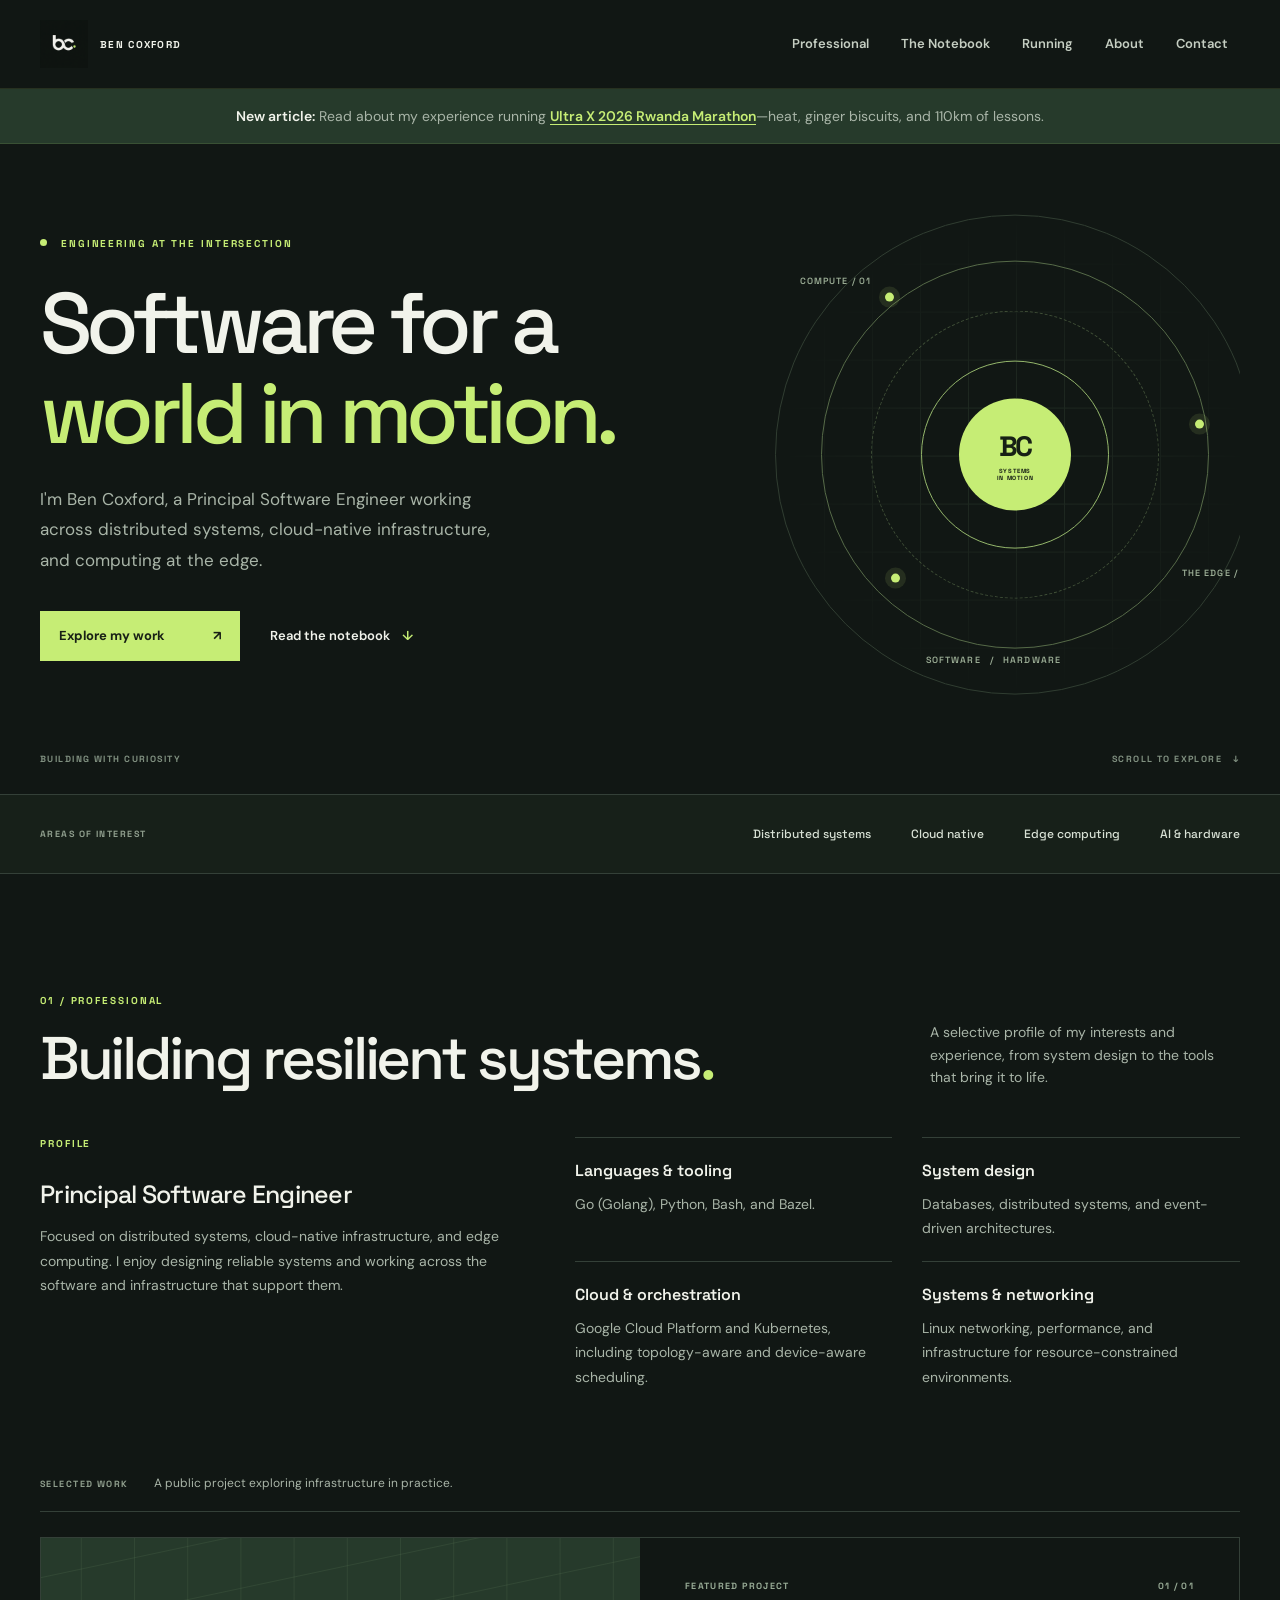
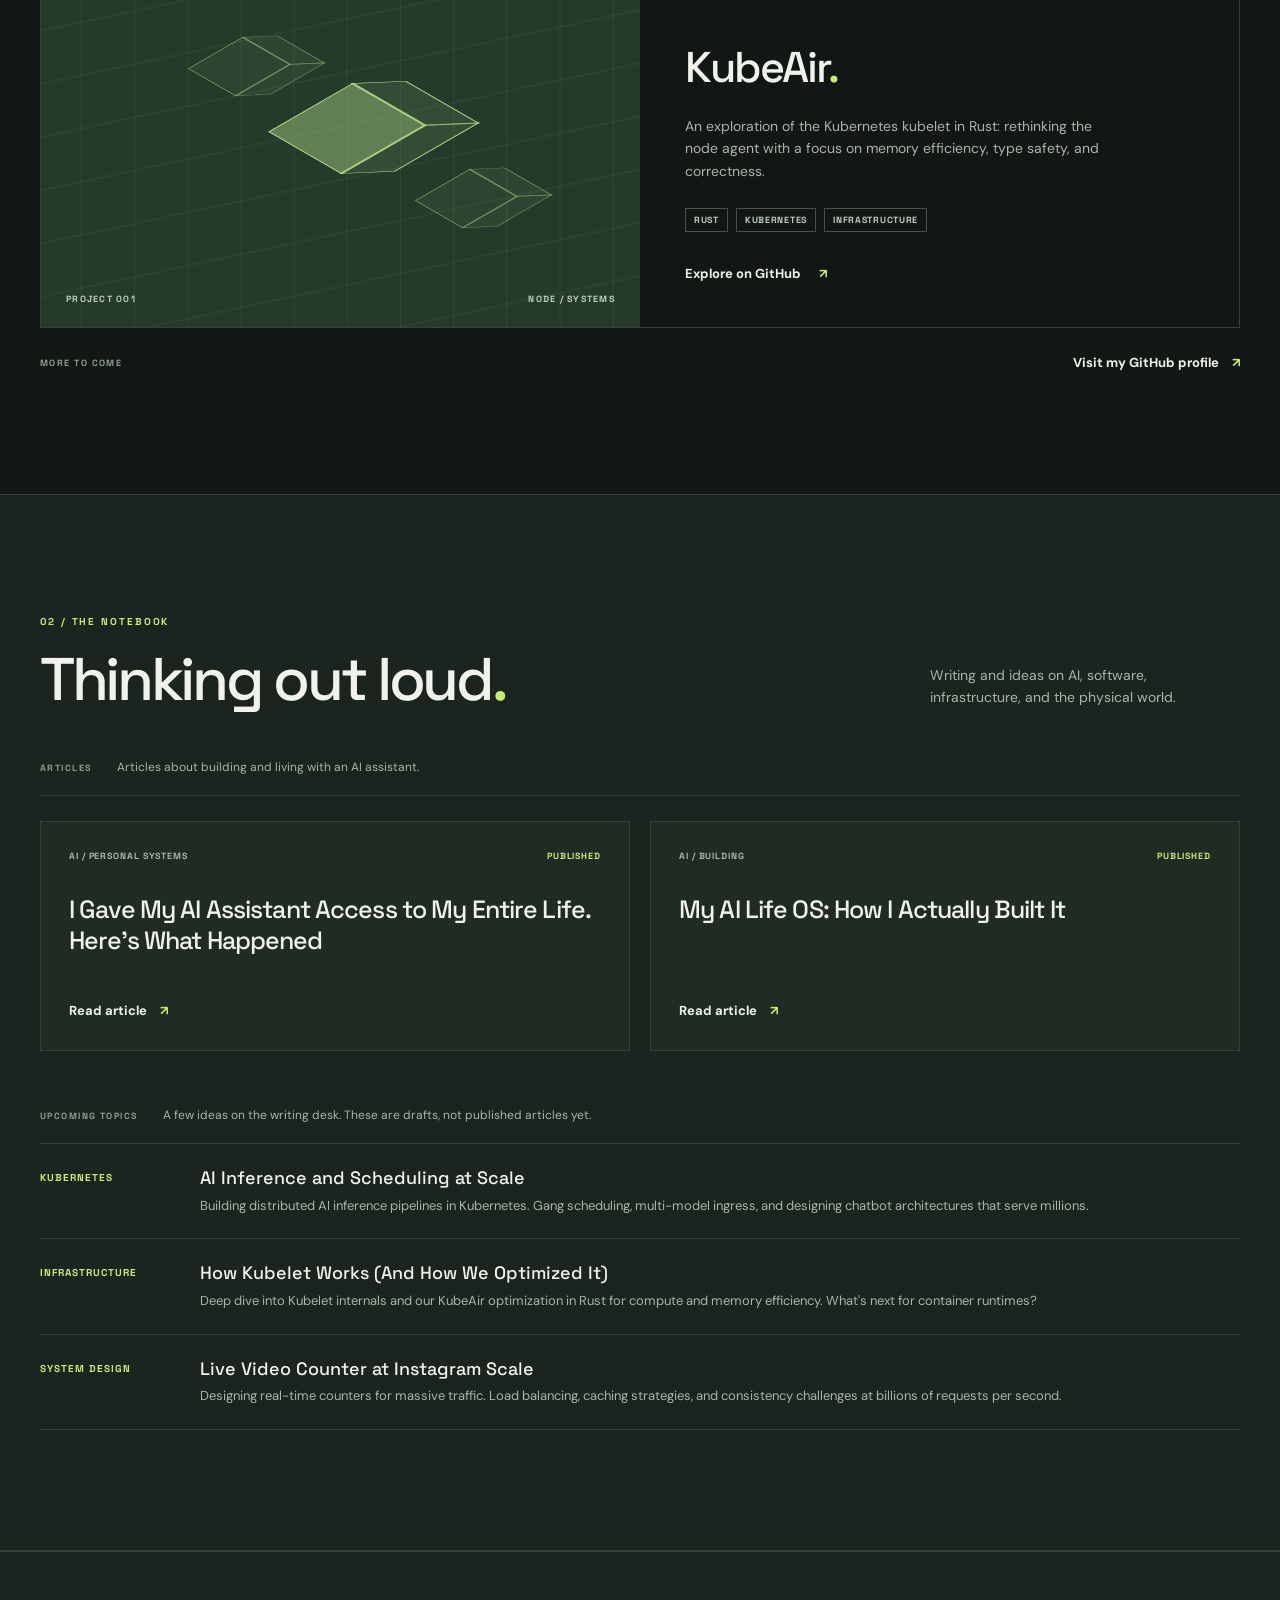
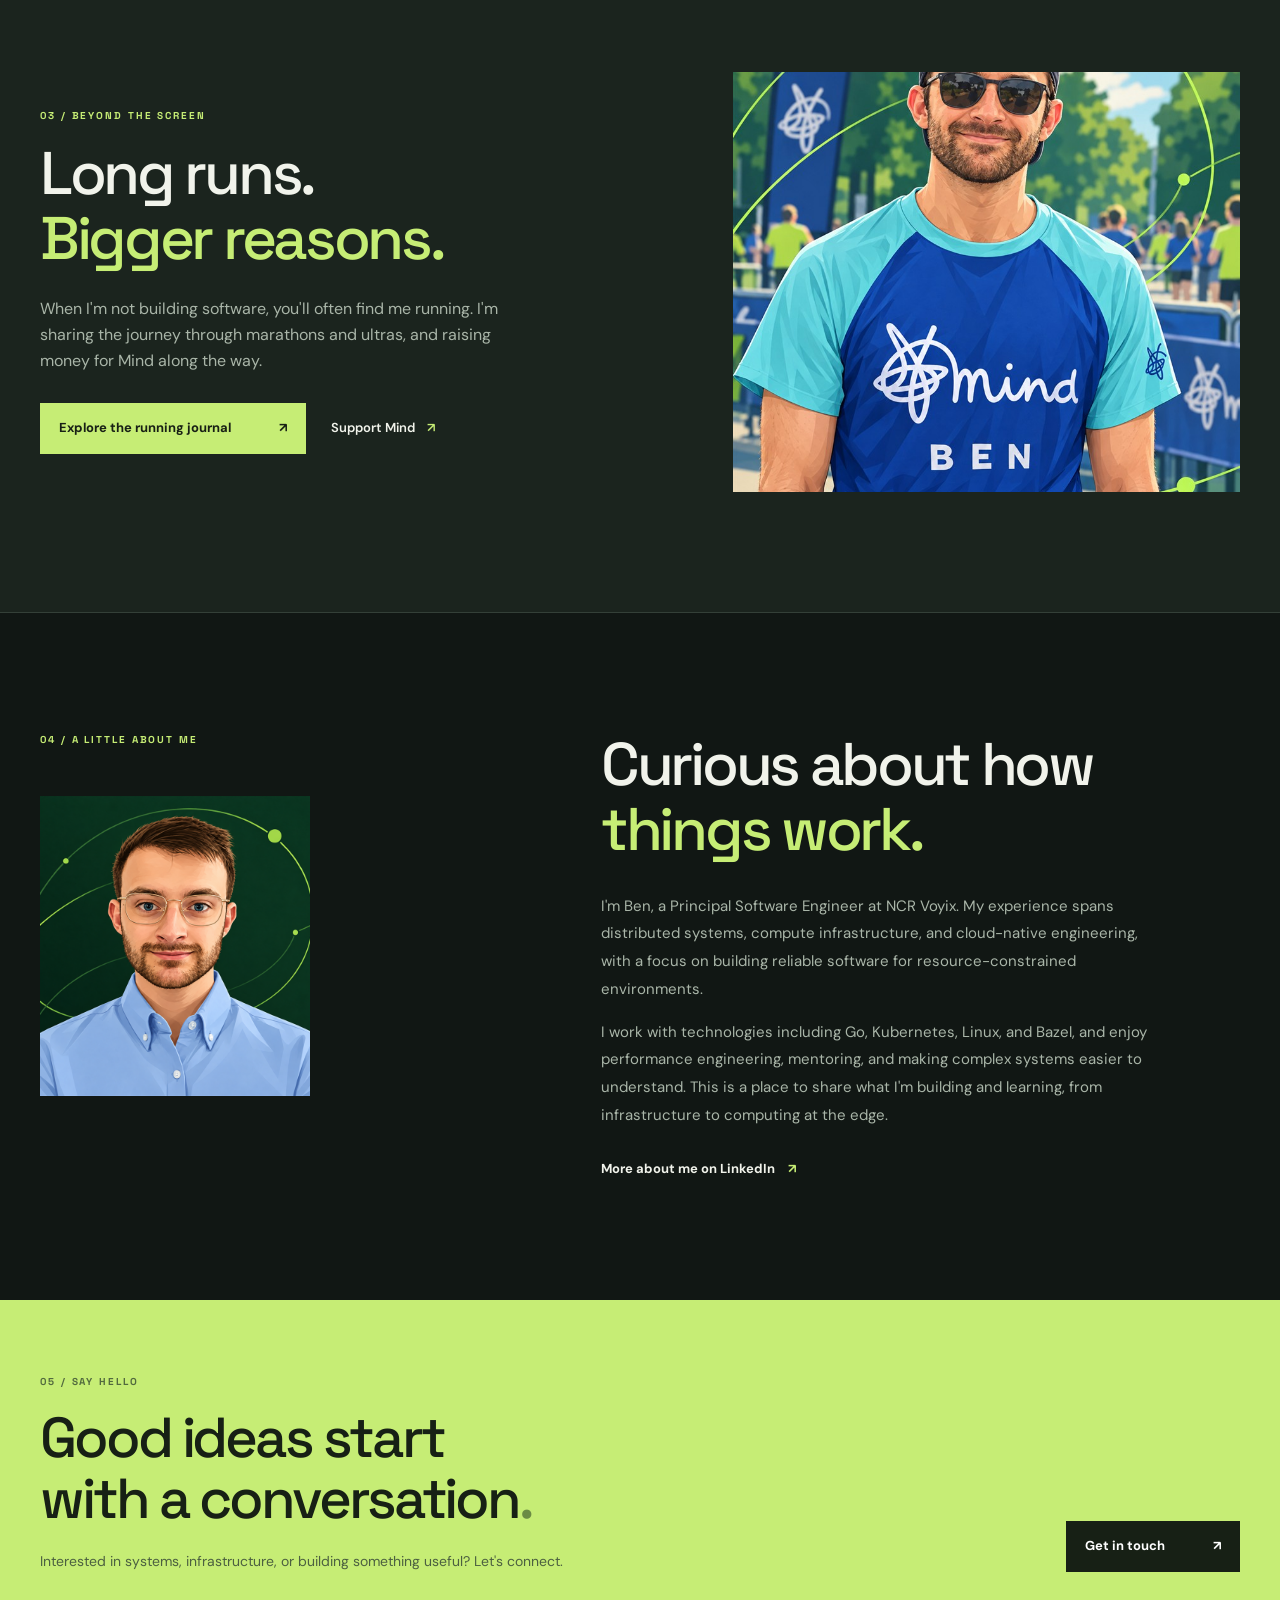
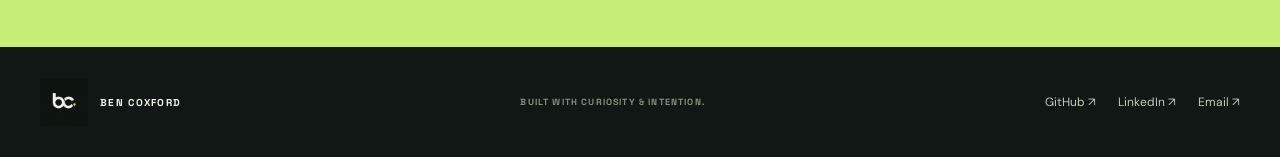
==== commit 1397eb07: "new update" ====
--- a/index.html
+++ b/index.html
@@ -114,10 +114,9 @@
         </div>
         <div class="writing-intro"><span>UPCOMING TOPICS</span><p>A few ideas on the writing desk. These are drafts, not published articles yet.</p></div>
         <ul class="upcoming-list">
-          <li><span>GO</span><div><h3>Building reliable systems with Go</h3><p>Exploring the language, patterns, and trade-offs behind dependable services.</p></div></li>
-          <li><span>BAZEL</span><div><h3>Better builds, at any scale</h3><p>Thinking through reproducible builds and the developer experience with Bazel.</p></div></li>
-          <li><span>KUBERNETES</span><div><h3>Inside the Kubernetes node</h3><p>A closer look at the infrastructure that turns a cluster into a working system.</p></div></li>
-          <li><span>EDGE &amp; AI</span><div><h3>Scheduling intelligence at the edge</h3><p>System design ideas for placing AI workloads where hardware and the real world meet.</p></div></li>
+          <li><span>KUBERNETES</span><div><h3>AI Inference and Scheduling at Scale</h3><p>Building distributed AI inference pipelines in Kubernetes. Gang scheduling, multi-model ingress, and designing chatbot architectures that serve millions.</p></div></li>
+          <li><span>INFRASTRUCTURE</span><div><h3>How Kubelet Works (And How We Optimized It)</h3><p>Deep dive into Kubelet internals and our KubeAir optimization in Rust for compute and memory efficiency. What's next for container runtimes?</p></div></li>
+          <li><span>SYSTEM DESIGN</span><div><h3>Live Video Counter at Instagram Scale</h3><p>Designing real-time counters for massive traffic. Load balancing, caching strategies, and consistency challenges at billions of requests per second.</p></div></li>
         </ul>
       </div>
     </section>
--- a/styles.css
+++ b/styles.css
@@ -51,7 +51,7 @@
 .video-play-btn{width:50px;height:50px;background:var(--accent);border-radius:50%;display:flex;align-items:center;justify-content:center;color:#172015;font-weight:700}
 .professional-profile{display:grid;grid-template-columns:1fr 1.4fr;gap:60px;margin-bottom:65px}.professional-intro h3{font-size:25px;line-height:1.2;font-weight:500;letter-spacing:-.03em;margin-bottom:15px}.professional-intro p:not(.eyebrow),.skill-group p{color:var(--muted);font-size:14px;line-height:1.75}.skills-grid{display:grid;grid-template-columns:repeat(2,1fr);gap:0 30px}.skill-group{border-top:1px solid var(--line);padding:20px 0}.skill-group h3{font-size:16px;font-weight:600;margin-bottom:8px}.skill-group p{margin:0}.project-heading{margin-bottom:25px}
 .brand-logo{display:block;width:48px;height:48px;object-fit:cover}.about-portrait{object-position:center}
-.running-teaser{background:#1b241e;border-block:1px solid var(--line)}.running-teaser-inner{display:grid;grid-template-columns:1fr .8fr;align-items:center;gap:80px}.running-teaser h2,.fundraising-inner h2,.running-adventure h2{font-size:clamp(40px,4.7vw,62px);font-weight:500;line-height:1.08;letter-spacing:-.055em;margin-bottom:24px}.running-teaser h2 em{font-style:normal;color:var(--accent)}.running-teaser-copy>p:not(.eyebrow),.running-adventure p:not(.eyebrow){color:var(--muted);max-width:500px}.running-actions{display:flex;align-items:center;gap:25px;flex-wrap:wrap;margin-top:30px}.running-teaser-inner>img{width:100%;height:420px;object-fit:cover;object-position:center 35%}.about-portrait{display:block;width:min(270px,100%);height:300px;object-fit:cover;object-position:center 25%;margin-top:50px}
+.running-teaser{background:#1b241e;border-block:1px solid var(--line)}.running-teaser-inner{display:grid;grid-template-columns:1fr .8fr;align-items:center;gap:60px}.running-teaser h2,.fundraising-inner h2,.running-adventure h2{font-size:clamp(40px,4.7vw,62px);font-weight:500;line-height:1.08;letter-spacing:-.055em;margin-bottom:24px}.running-teaser h2 em{font-style:normal;color:var(--accent)}.running-teaser-copy>p:not(.eyebrow),.running-adventure p:not(.eyebrow){color:var(--muted);max-width:500px}.running-actions{display:flex;align-items:center;gap:25px;flex-wrap:wrap;margin-top:30px}.running-teaser-inner>img{width:100%;height:420px;object-fit:cover;object-position:center 35%}.about-portrait{display:block;width:min(270px,100%);height:300px;object-fit:cover;object-position:center 25%;margin-top:50px}
 .running-hero{display:grid;grid-template-columns:1fr .9fr;gap:60px;align-items:center;padding-block:90px}.running-hero-copy>p:not(.eyebrow){color:var(--muted);max-width:480px;margin-bottom:30px}.running-hero>img{width:100%;height:520px;object-fit:cover}.fundraising-section{background:var(--accent);color:#172015}.fundraising-inner{display:grid;grid-template-columns:1fr 300px;align-items:center;gap:80px;padding-block:75px}.fundraising-inner .eyebrow{color:#526a3e}.fundraising-inner h2 span{color:#6b8b45}.fundraising-inner p:not(.eyebrow){max-width:550px;color:#40563a}.fundraising-note{font-size:13px}.fundraising-inner .button{margin-top:10px}.fundraising-inner img{width:100%;height:340px;object-fit:cover;object-position:center 32%}.running-topics{display:grid;grid-template-columns:repeat(3,1fr)}.running-adventure{background:#1b241e;border-top:1px solid var(--line)}.running-adventure-inner{padding-block:85px;display:grid;grid-template-columns:1.2fr 1fr;align-items:center;gap:65px}.running-adventure img{width:100%;display:block}
 @media(max-width:600px){nav{gap:10px}nav a{font-size:11px}.running-teaser-inner,.running-hero,.fundraising-inner,.running-adventure-inner{grid-template-columns:1fr;gap:30px}.running-teaser-inner>img,.running-hero>img{height:320px}.running-hero{padding-block:60px}.fundraising-inner{padding-block:60px}.fundraising-inner img{height:320px}.running-topics{grid-template-columns:1fr}.running-topics .article-card{border-right:0;border-top:1px solid var(--line);padding-left:0}.running-topics .article-card:first-child{border-top:0}.running-adventure-inner{padding-block:60px}.about-portrait{width:180px;height:200px;margin:20px 0 35px}}
 @media(max-width:600px){.brand-logo{width:36px;height:36px}nav{gap:8px}nav a{font-size:10px}}
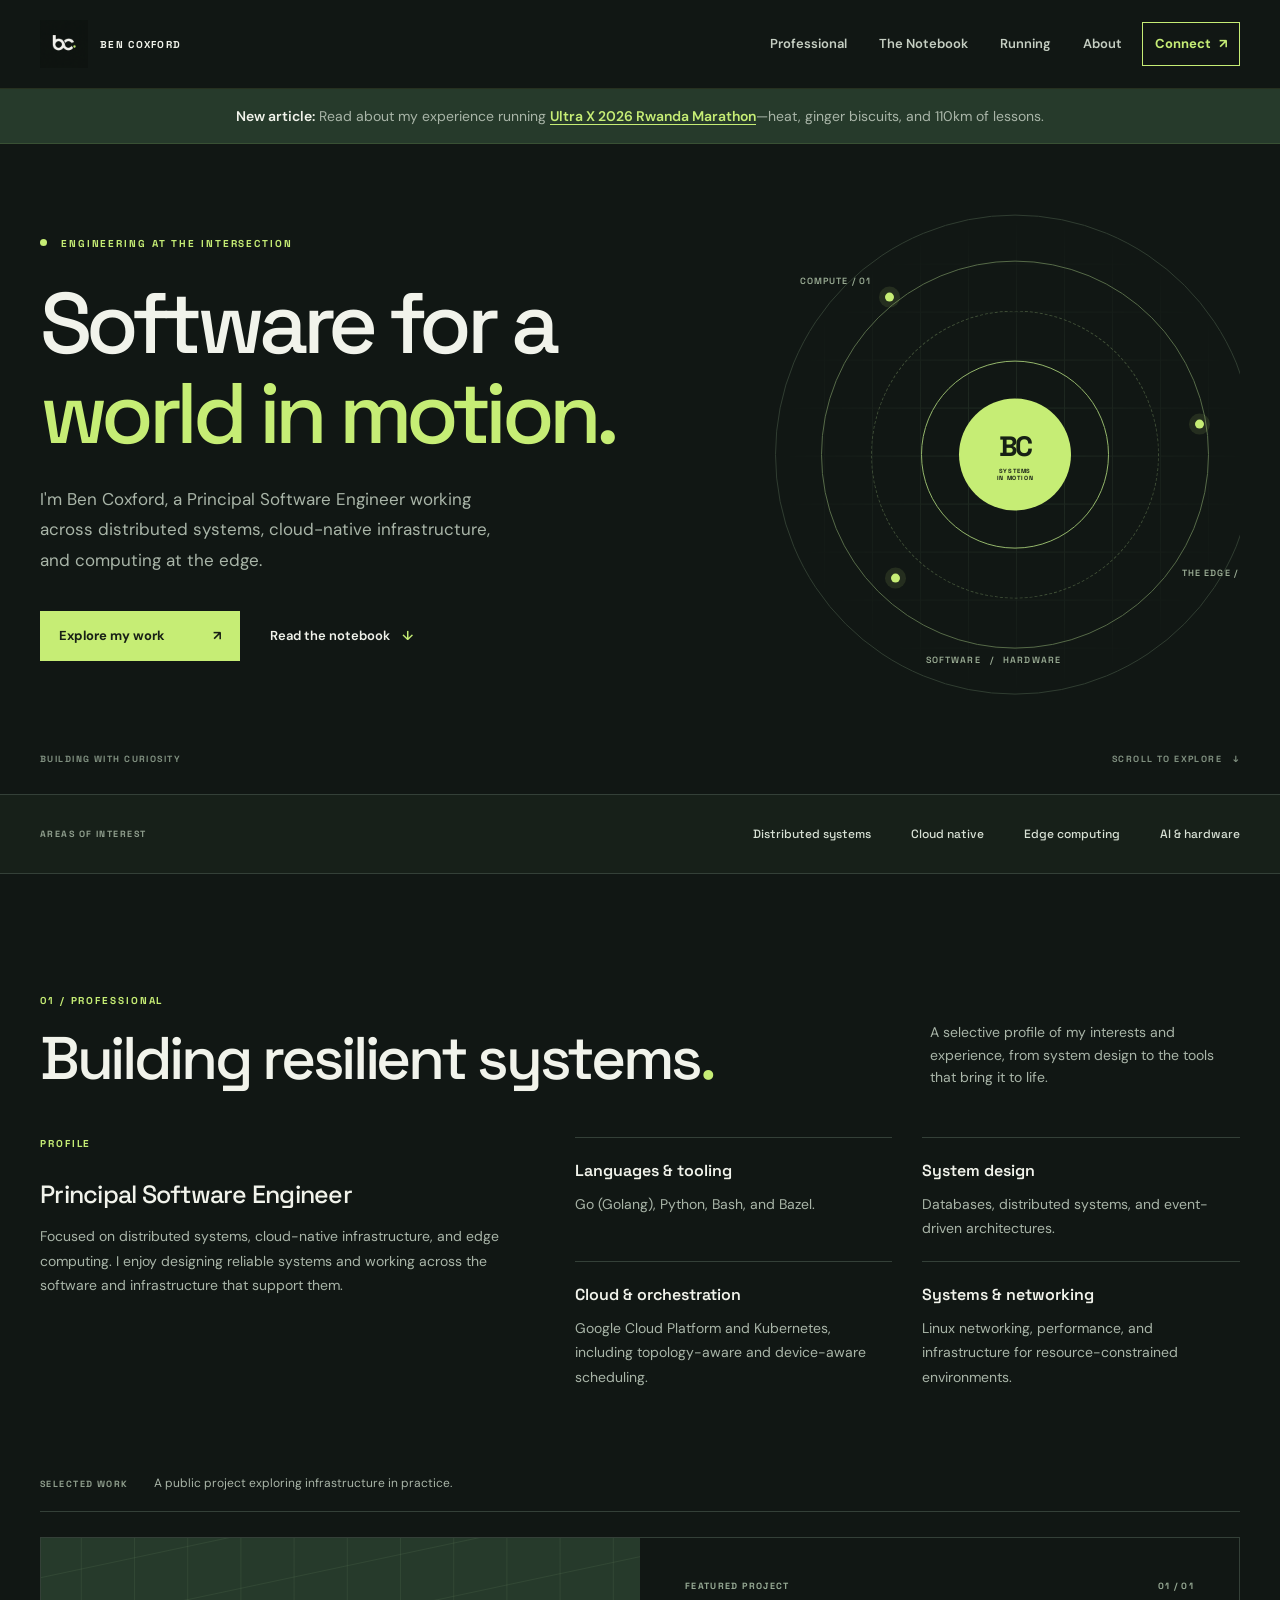
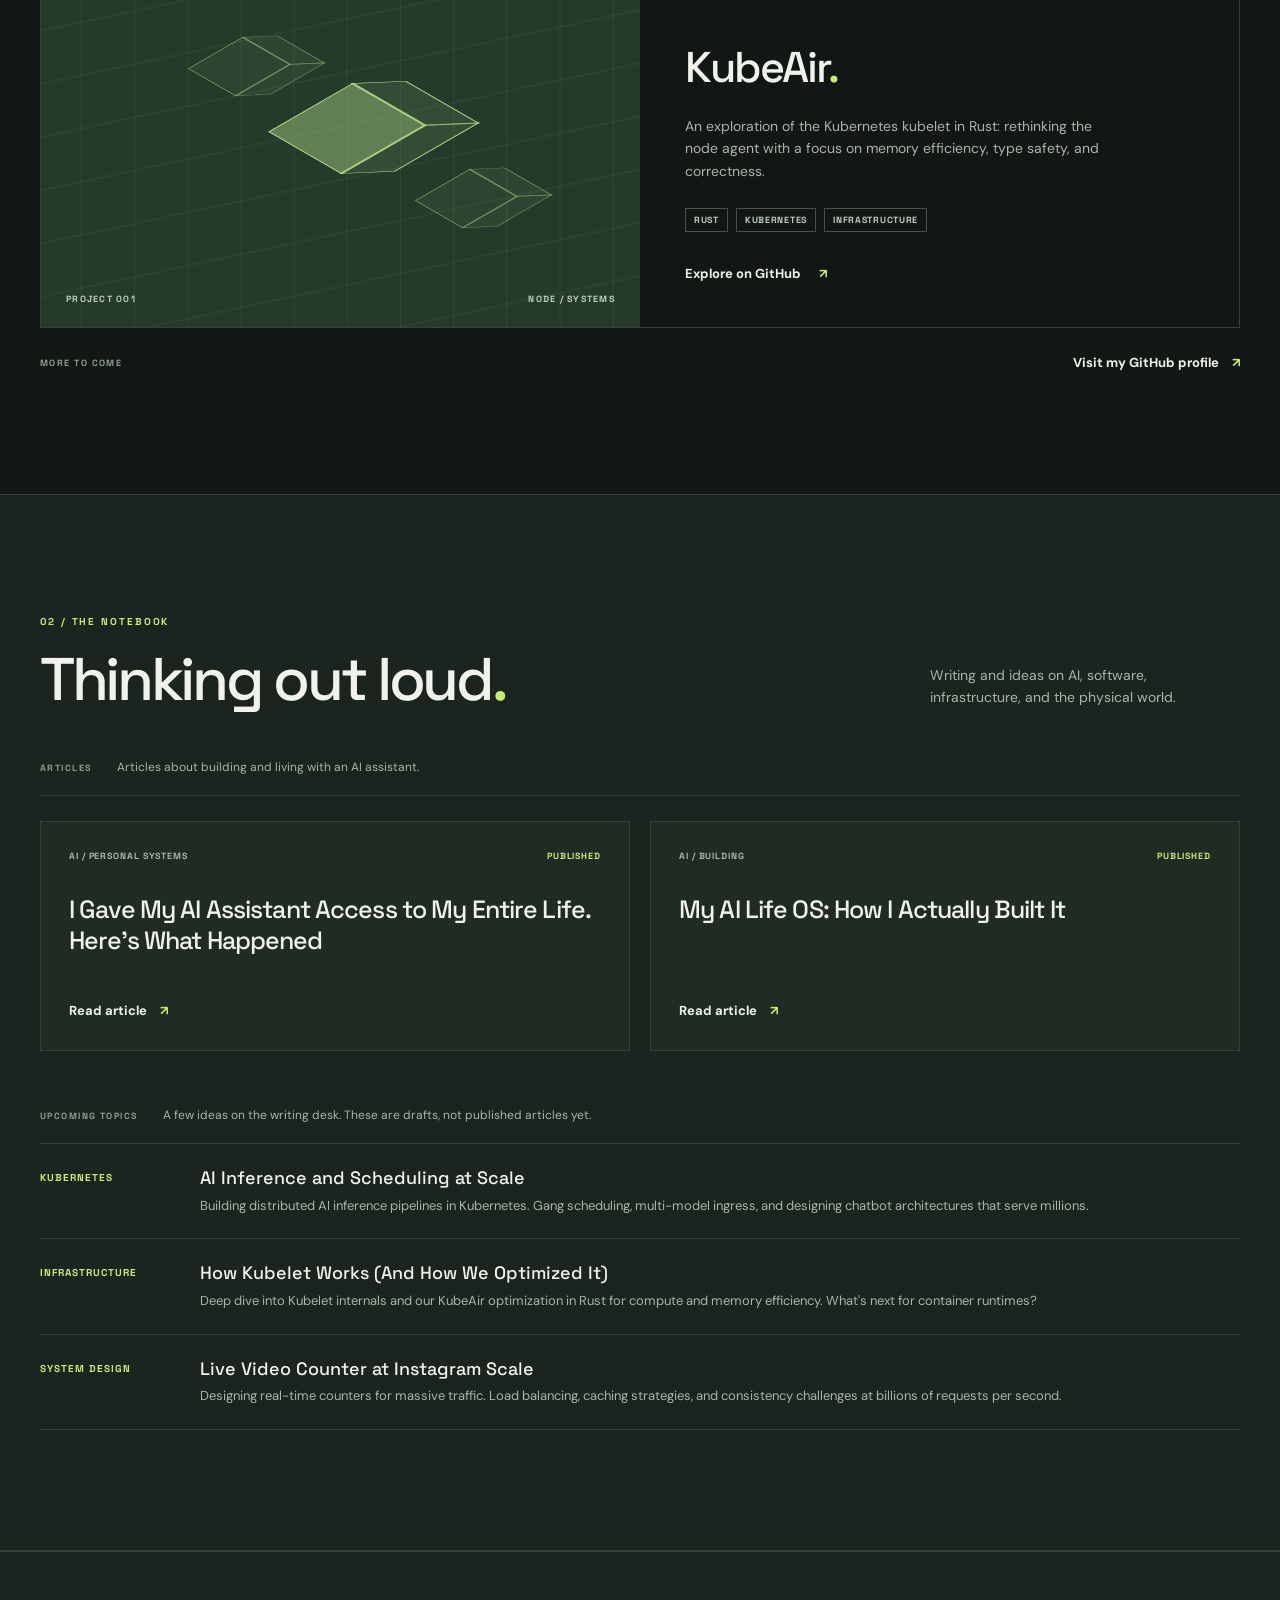
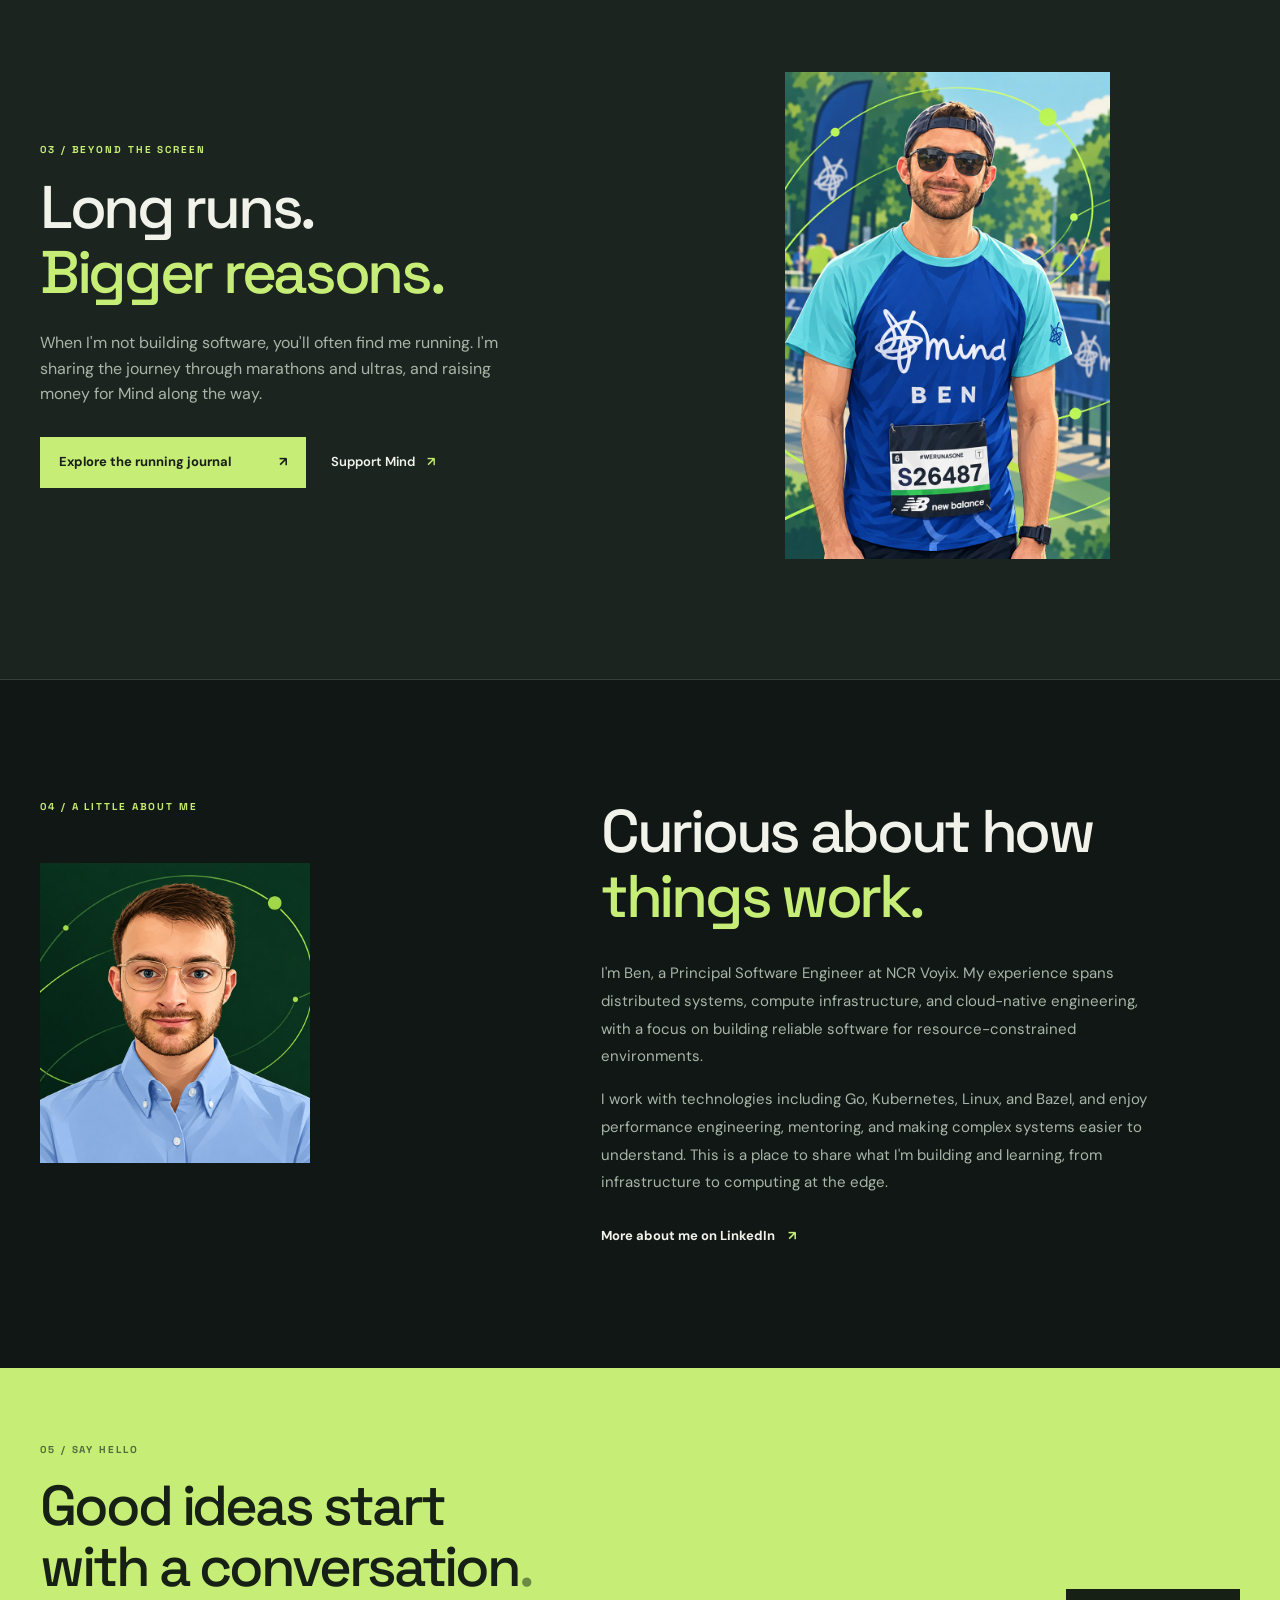
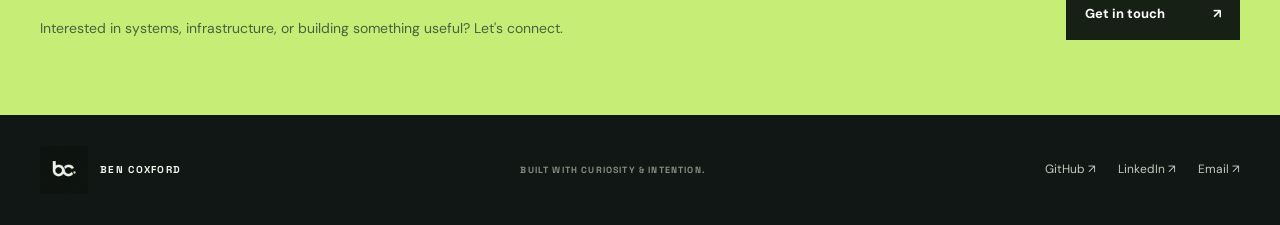
==== commit da43d1e8: "more changes" ====
--- a/index.html
+++ b/index.html
@@ -19,7 +19,7 @@
         <a href="#writing">The Notebook</a>
         <a href="running.html">Running</a>
         <a href="#about">About</a>
-        <a href="#contact">Contact</a>
+        <a class="button button-primary" href="https://www.linkedin.com/in/ben-coxford/">Connect <span aria-hidden="true">↗</span></a>
       </nav>
     </div>
   </header>
--- a/styles.css
+++ b/styles.css
@@ -47,16 +47,16 @@
 .article-figure-stack{max-width:484px}
 .article-figure-hero{max-width:600px}
 .article-figure-centered{max-width:520px;margin-left:auto;margin-right:auto}
-.article-gallery{margin:50px 0}.article-gallery h2{margin-bottom:30px}.gallery-grid{display:grid;grid-template-columns:repeat(auto-fit,minmax(200px,1fr));gap:15px;margin-bottom:30px}.gallery-item{position:relative;overflow:hidden;border-radius:4px;aspect-ratio:1}.gallery-item img,.gallery-item video{width:100%;height:100%;object-fit:cover}.gallery-item a{display:flex;align-items:center;justify-content:center;width:100%;height:100%;background:rgba(0,0,0,.3);opacity:0;transition:opacity .2s ease}.gallery-item:hover a{opacity:1}.video-gallery-item{background:#000}.video-gallery-item video{width:100%;height:100%;object-fit:cover}
+.article-gallery{margin:50px 0}.article-gallery h2{margin-bottom:30px}.gallery-grid{display:grid;grid-template-columns:repeat(3,1fr);gap:15px;margin-bottom:30px;max-width:400px}.gallery-grid img{aspect-ratio:1;width:100%;height:auto;object-fit:cover}.gallery-item{position:relative;overflow:hidden;border-radius:4px;aspect-ratio:1}.gallery-item img,.gallery-item video{width:100%;height:100%;object-fit:cover}.gallery-item a{display:flex;align-items:center;justify-content:center;width:100%;height:100%;background:rgba(0,0,0,.3);opacity:0;transition:opacity .2s ease}.gallery-item:hover a{opacity:1}.video-gallery-item{background:#000}.video-gallery-item video{width:100%;height:100%;object-fit:cover}
 .video-play-btn{width:50px;height:50px;background:var(--accent);border-radius:50%;display:flex;align-items:center;justify-content:center;color:#172015;font-weight:700}
 .professional-profile{display:grid;grid-template-columns:1fr 1.4fr;gap:60px;margin-bottom:65px}.professional-intro h3{font-size:25px;line-height:1.2;font-weight:500;letter-spacing:-.03em;margin-bottom:15px}.professional-intro p:not(.eyebrow),.skill-group p{color:var(--muted);font-size:14px;line-height:1.75}.skills-grid{display:grid;grid-template-columns:repeat(2,1fr);gap:0 30px}.skill-group{border-top:1px solid var(--line);padding:20px 0}.skill-group h3{font-size:16px;font-weight:600;margin-bottom:8px}.skill-group p{margin:0}.project-heading{margin-bottom:25px}
 .brand-logo{display:block;width:48px;height:48px;object-fit:cover}.about-portrait{object-position:center}
-.running-teaser{background:#1b241e;border-block:1px solid var(--line)}.running-teaser-inner{display:grid;grid-template-columns:1fr .8fr;align-items:center;gap:60px}.running-teaser h2,.fundraising-inner h2,.running-adventure h2{font-size:clamp(40px,4.7vw,62px);font-weight:500;line-height:1.08;letter-spacing:-.055em;margin-bottom:24px}.running-teaser h2 em{font-style:normal;color:var(--accent)}.running-teaser-copy>p:not(.eyebrow),.running-adventure p:not(.eyebrow){color:var(--muted);max-width:500px}.running-actions{display:flex;align-items:center;gap:25px;flex-wrap:wrap;margin-top:30px}.running-teaser-inner>img{width:100%;height:420px;object-fit:cover;object-position:center 35%}.about-portrait{display:block;width:min(270px,100%);height:300px;object-fit:cover;object-position:center 25%;margin-top:50px}
+.running-teaser{background:#1b241e;border-block:1px solid var(--line)}.running-teaser-inner{display:grid;grid-template-columns:1fr 1fr;align-items:center;gap:30px}.running-teaser h2,.fundraising-inner h2,.running-adventure h2{font-size:clamp(40px,4.7vw,62px);font-weight:500;line-height:1.08;letter-spacing:-.055em;margin-bottom:24px}.running-teaser h2 em{font-style:normal;color:var(--accent)}.running-teaser-copy>p:not(.eyebrow),.running-adventure p:not(.eyebrow){color:var(--muted);max-width:500px}.running-actions{display:flex;align-items:center;gap:25px;flex-wrap:wrap;margin-top:30px}.running-teaser-inner>img{width:100%;aspect-ratio:1.2;object-fit:contain;object-position:center center}.about-portrait{display:block;width:min(270px,100%);height:300px;object-fit:cover;object-position:center 25%;margin-top:50px}
 .running-hero{display:grid;grid-template-columns:1fr .9fr;gap:60px;align-items:center;padding-block:90px}.running-hero-copy>p:not(.eyebrow){color:var(--muted);max-width:480px;margin-bottom:30px}.running-hero>img{width:100%;height:520px;object-fit:cover}.fundraising-section{background:var(--accent);color:#172015}.fundraising-inner{display:grid;grid-template-columns:1fr 300px;align-items:center;gap:80px;padding-block:75px}.fundraising-inner .eyebrow{color:#526a3e}.fundraising-inner h2 span{color:#6b8b45}.fundraising-inner p:not(.eyebrow){max-width:550px;color:#40563a}.fundraising-note{font-size:13px}.fundraising-inner .button{margin-top:10px}.fundraising-inner img{width:100%;height:340px;object-fit:cover;object-position:center 32%}.running-topics{display:grid;grid-template-columns:repeat(3,1fr)}.running-adventure{background:#1b241e;border-top:1px solid var(--line)}.running-adventure-inner{padding-block:85px;display:grid;grid-template-columns:1.2fr 1fr;align-items:center;gap:65px}.running-adventure img{width:100%;display:block}
 @media(max-width:600px){nav{gap:10px}nav a{font-size:11px}.running-teaser-inner,.running-hero,.fundraising-inner,.running-adventure-inner{grid-template-columns:1fr;gap:30px}.running-teaser-inner>img,.running-hero>img{height:320px}.running-hero{padding-block:60px}.fundraising-inner{padding-block:60px}.fundraising-inner img{height:320px}.running-topics{grid-template-columns:1fr}.running-topics .article-card{border-right:0;border-top:1px solid var(--line);padding-left:0}.running-topics .article-card:first-child{border-top:0}.running-adventure-inner{padding-block:60px}.about-portrait{width:180px;height:200px;margin:20px 0 35px}}
 @media(max-width:600px){.brand-logo{width:36px;height:36px}nav{gap:8px}nav a{font-size:10px}}
 @media(max-width:600px){.professional-profile{grid-template-columns:1fr;gap:20px;margin-bottom:45px}.skills-grid{grid-template-columns:1fr}}
-.header-inner nav{gap:8px}.header-inner nav a{display:inline-flex;align-items:center;min-height:44px;padding:0 12px;font-size:13px}.header-inner nav a[aria-current="page"]{color:var(--accent)}
+.header-inner nav{gap:8px}.header-inner nav a{display:inline-flex;align-items:center;min-height:44px;padding:0 12px;font-size:13px}.header-inner nav a.button{gap:8px;padding:8px 12px;border:1px solid var(--accent);background:transparent;color:var(--accent)}.header-inner nav a.button:hover{background:var(--accent);color:var(--bg)}.header-inner nav a[aria-current="page"]{color:var(--accent)}
 .upcoming-list{list-style:none;padding:0;margin:0}.upcoming-list li{display:grid;grid-template-columns:140px 1fr;gap:20px;border-bottom:1px solid var(--line);padding:22px 0}.upcoming-list li>span{font:700 10px var(--display);letter-spacing:.1em;color:var(--accent);padding-top:5px}.upcoming-list h3{font-size:18px;font-weight:500;line-height:1.3;margin:0 0 6px}.upcoming-list p{font-size:13px;color:var(--muted);margin:0}
 .article-body h3{font-size:21px;line-height:1.3;color:var(--text);margin:32px 0 14px}.article-body pre{background:#101813;border:1px solid var(--line);padding:18px;overflow-x:auto;line-height:1.55;font-size:13px;overflow-wrap:normal}.article-body code{font-family:Consolas,monospace}.article-body ul,.article-body ol{padding-left:24px;margin-bottom:22px}
 .article-note{border-left:3px solid var(--accent);padding:12px 16px;color:var(--muted);font-size:14px}
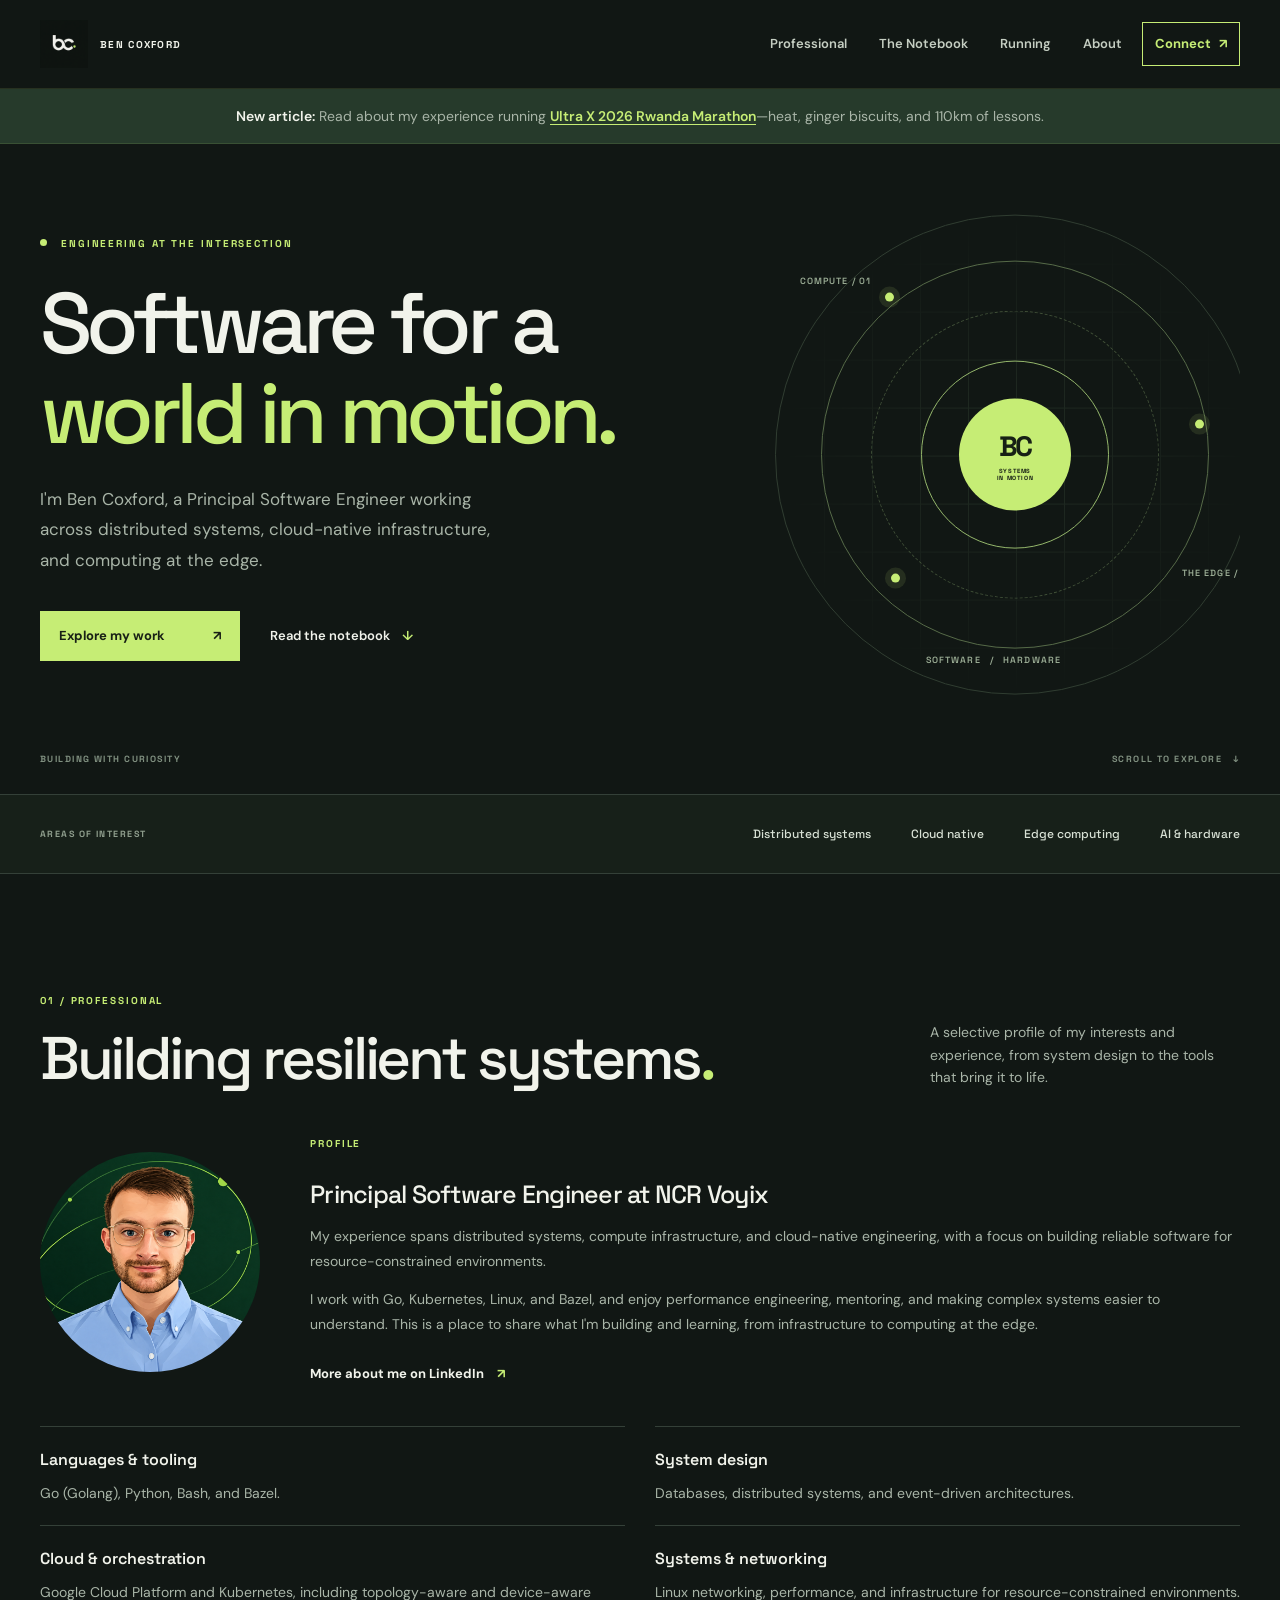
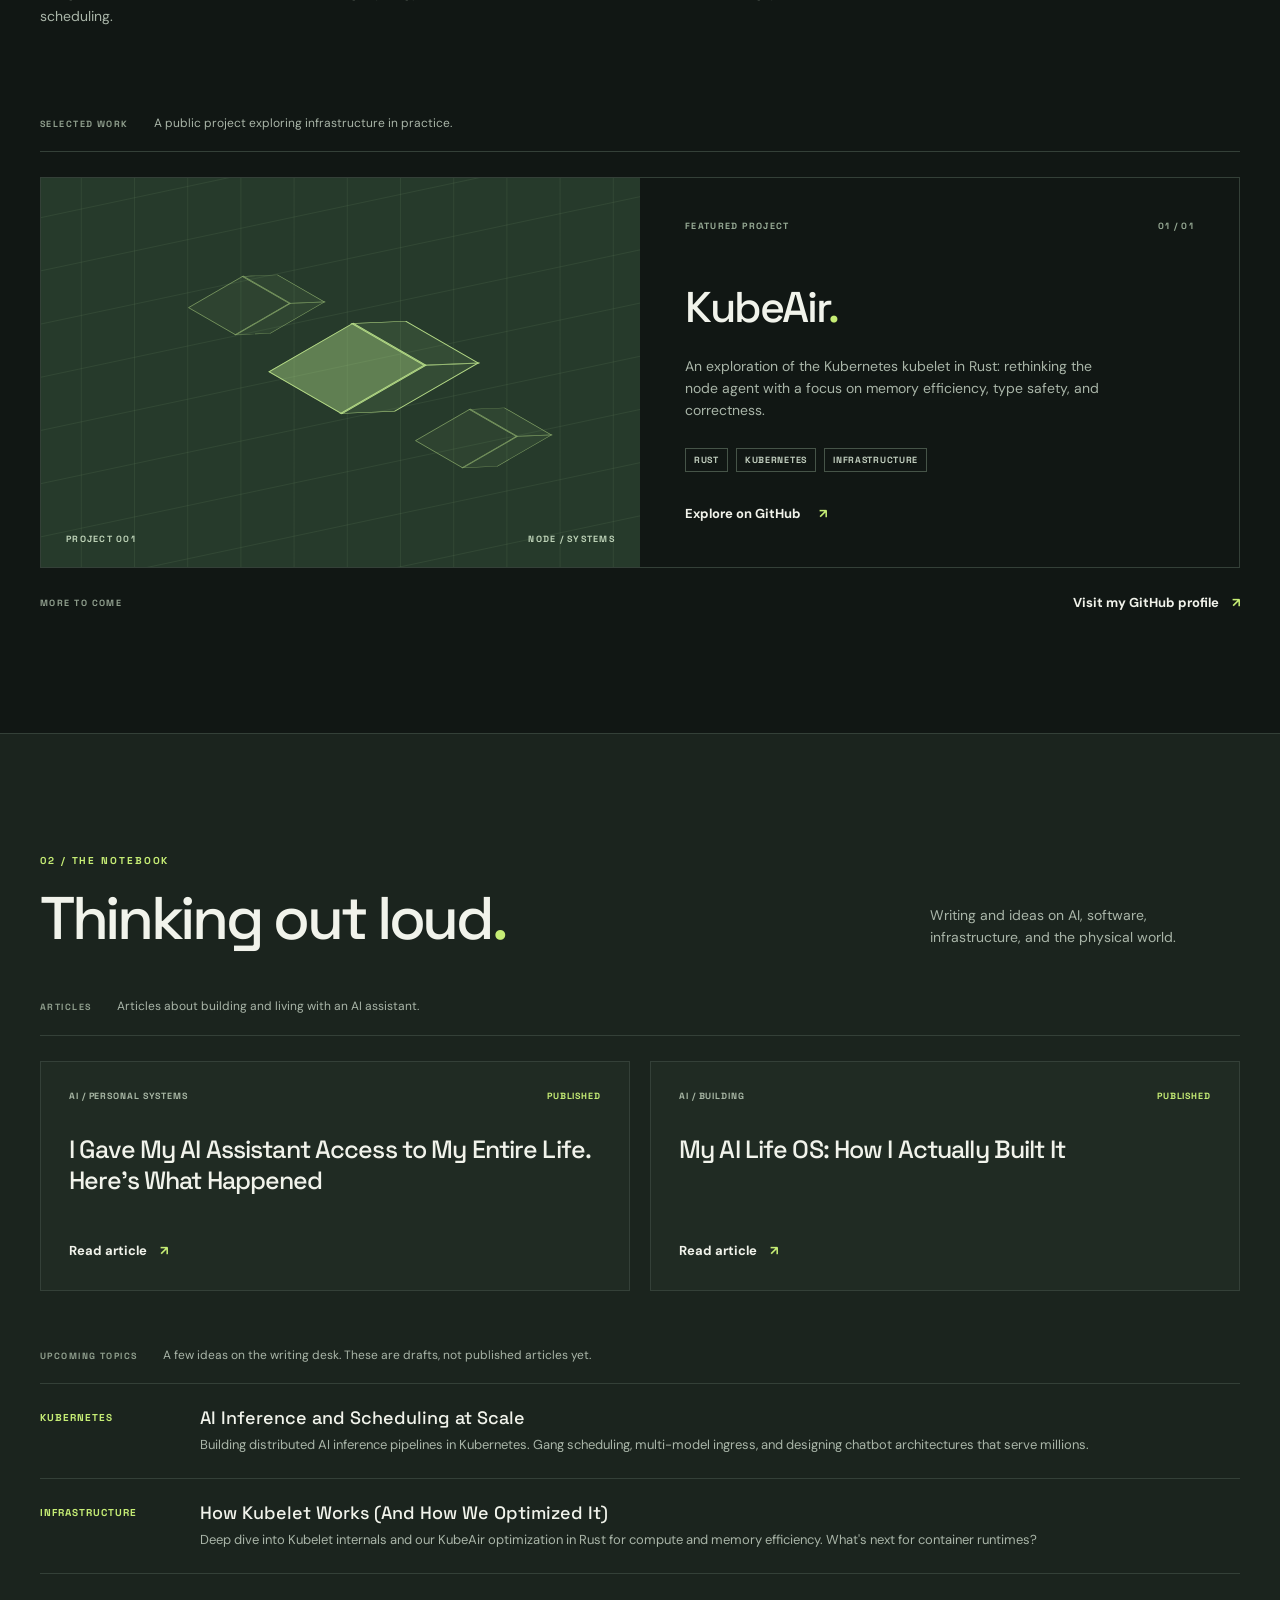
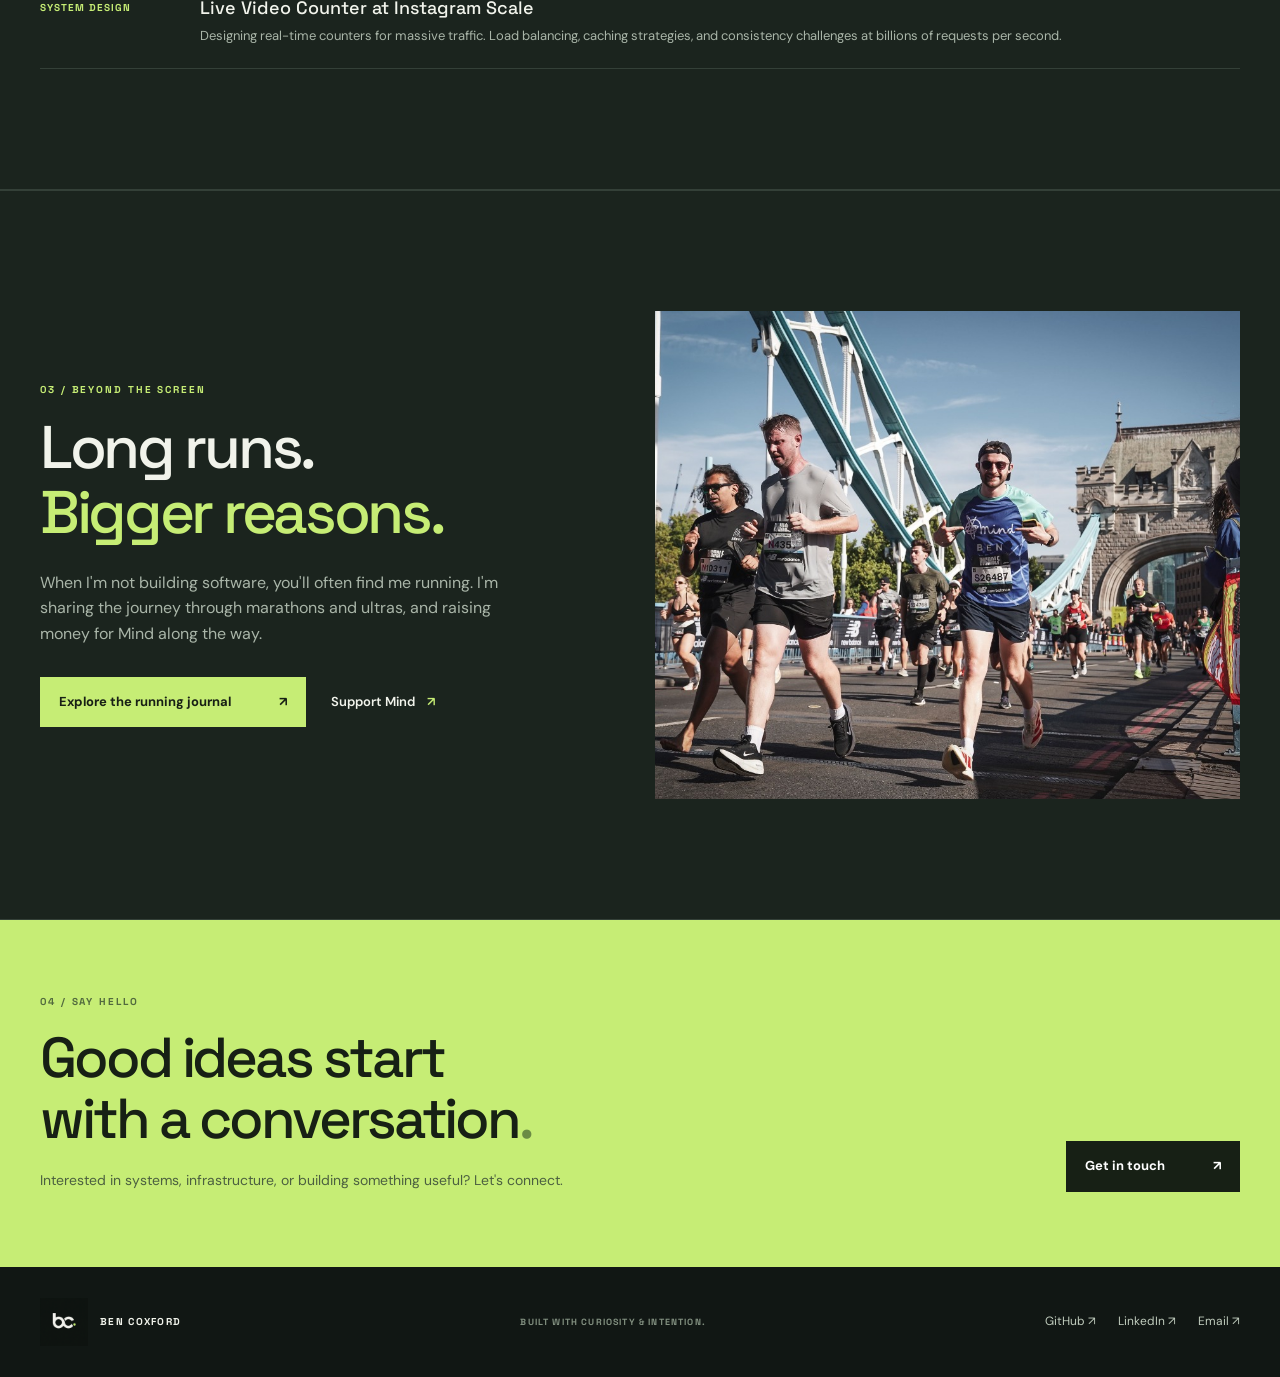
==== commit b22f1f7e: "change photo ordering and merge sections about me" ====
--- a/index.html
+++ b/index.html
@@ -64,8 +64,9 @@
         <div><p class="eyebrow section-number">01 / PROFESSIONAL</p><h2 id="work-title">Building resilient systems<span class="accent">.</span></h2></div>
         <p>A selective profile of my interests and experience, from system design to the tools that bring it to life.</p>
       </div>
-      <div class="professional-profile">
-        <div class="professional-intro"><p class="eyebrow">PROFILE</p><h3>Principal Software Engineer</h3><p>Focused on distributed systems, cloud-native infrastructure, and edge computing. I enjoy designing reliable systems and working across the software and infrastructure that support them.</p></div>
+      <div class="professional-profile" id="about">
+        <img class="about-portrait" src="assets/ben-illustrated-glasses.png" alt="Illustrated portrait of Ben Coxford wearing glasses." loading="lazy">
+        <div class="professional-intro"><p class="eyebrow">PROFILE</p><h3>Principal Software Engineer at NCR Voyix</h3><p>My experience spans distributed systems, compute infrastructure, and cloud-native engineering, with a focus on building reliable software for resource-constrained environments.</p><p>I work with Go, Kubernetes, Linux, and Bazel, and enjoy performance engineering, mentoring, and making complex systems easier to understand. This is a place to share what I'm building and learning, from infrastructure to computing at the edge.</p><a class="inline-link" href="https://www.linkedin.com/in/ben-coxford/">More about me on LinkedIn <span aria-hidden="true">↗</span></a></div>
         <div class="skills-grid">
           <div class="skill-group"><h3>Languages &amp; tooling</h3><p>Go (Golang), Python, Bash, and Bazel.</p></div>
           <div class="skill-group"><h3>System design</h3><p>Databases, distributed systems, and event-driven architectures.</p></div>
@@ -124,17 +125,12 @@
     <section class="running-teaser">
       <div class="container section running-teaser-inner">
         <div class="running-teaser-copy"><p class="eyebrow section-number">03 / BEYOND THE SCREEN</p><h2>Long runs.<br><em>Bigger reasons.</em></h2><p>When I'm not building software, you'll often find me running. I'm sharing the journey through marathons and ultras, and raising money for Mind along the way.</p><div class="running-actions"><a class="button button-primary" href="running.html">Explore the running journal <span aria-hidden="true">↗</span></a><a class="text-link" href="https://www.justgiving.com/page/bencoxford">Support Mind <span aria-hidden="true">↗</span></a></div></div>
-        <img src="assets/running/mind-illustrated.jpg" alt="Illustration of Ben wearing a Mind running shirt at a race." loading="lazy">
+        <img src="assets/running/mind-race-action.jpg" alt="Ben running in a Mind shirt during a road race." loading="lazy">
       </div>
     </section>
 
-    <section class="section container about-section" id="about" aria-labelledby="about-title">
-      <div class="about-label"><p class="eyebrow section-number">04 / A LITTLE ABOUT ME</p><img class="about-portrait" src="assets/ben-illustrated-glasses.png" alt="Illustrated portrait of Ben Coxford wearing glasses." loading="lazy"></div>
-      <div class="about-copy"><h2 id="about-title">Curious about how<br><em>things work.</em></h2><p>I'm Ben, a Principal Software Engineer at NCR Voyix. My experience spans distributed systems, compute infrastructure, and cloud-native engineering, with a focus on building reliable software for resource-constrained environments.</p><p>I work with technologies including Go, Kubernetes, Linux, and Bazel, and enjoy performance engineering, mentoring, and making complex systems easier to understand. This is a place to share what I'm building and learning, from infrastructure to computing at the edge.</p><a class="inline-link" href="https://www.linkedin.com/in/ben-coxford/">More about me on LinkedIn <span aria-hidden="true">↗</span></a></div>
-    </section>
-
     <section class="contact-section" id="contact" aria-labelledby="contact-title">
-      <div class="container contact-inner"><div><p class="eyebrow">05 / SAY HELLO</p><h2 id="contact-title">Good ideas start<br>with a conversation<span>.</span></h2><p>Interested in systems, infrastructure, or building something useful? Let's connect.</p></div><a class="button button-dark" href="mailto:ben.coxford@gmail.com">Get in touch <span aria-hidden="true">↗</span></a></div>
+      <div class="container contact-inner"><div><p class="eyebrow">04 / SAY HELLO</p><h2 id="contact-title">Good ideas start<br>with a conversation<span>.</span></h2><p>Interested in systems, infrastructure, or building something useful? Let's connect.</p></div><a class="button button-dark" href="mailto:ben.coxford@gmail.com">Get in touch <span aria-hidden="true">↗</span></a></div>
     </section>
   </main>
   <footer class="site-footer"><div class="container footer-inner"><a class="brand footer-brand" href="#top" aria-label="Ben Coxford, home"><img class="brand-logo" src="assets/bc-logo.png" alt=""><span class="brand-name">BEN COXFORD</span></a><p>BUILT WITH CURIOSITY &amp; INTENTION.</p><div><a href="https://github.com/bencoxford">GitHub ↗</a><a href="https://www.linkedin.com/in/ben-coxford/">LinkedIn ↗</a><a href="mailto:ben.coxford@gmail.com">Email ↗</a></div></div></footer>
--- a/styles.css
+++ b/styles.css
@@ -47,15 +47,16 @@
 .article-figure-stack{max-width:484px}
 .article-figure-hero{max-width:600px}
 .article-figure-centered{max-width:520px;margin-left:auto;margin-right:auto}
-.article-gallery{margin:50px 0}.article-gallery h2{margin-bottom:30px}.gallery-grid{display:grid;grid-template-columns:repeat(3,1fr);gap:15px;margin-bottom:30px;max-width:400px}.gallery-grid img{aspect-ratio:1;width:100%;height:auto;object-fit:cover}.gallery-item{position:relative;overflow:hidden;border-radius:4px;aspect-ratio:1}.gallery-item img,.gallery-item video{width:100%;height:100%;object-fit:cover}.gallery-item a{display:flex;align-items:center;justify-content:center;width:100%;height:100%;background:rgba(0,0,0,.3);opacity:0;transition:opacity .2s ease}.gallery-item:hover a{opacity:1}.video-gallery-item{background:#000}.video-gallery-item video{width:100%;height:100%;object-fit:cover}
+.article-gallery{margin:50px 0}.article-gallery h2{margin-bottom:30px}.gallery-grid{display:grid;grid-template-columns:repeat(auto-fit,minmax(250px,1fr));gap:15px;margin-bottom:30px}.gallery-grid img{aspect-ratio:1;width:100%;height:auto;object-fit:cover;cursor:pointer}.gallery-item{position:relative;overflow:hidden;border-radius:4px;aspect-ratio:1;width:100%;height:100%}.gallery-item img,.gallery-item video{width:100%;height:100%;object-fit:cover}.lightbox{display:none;position:fixed;z-index:1000;left:0;top:0;width:100%;height:100%;background:rgba(0,0,0,.95);align-items:center;justify-content:center;overflow:auto}.lightbox.active{display:flex}.lightbox img{max-width:90%;max-height:90%;object-fit:contain}.lightbox-close{position:absolute;top:20px;right:40px;font-size:36px;color:#fff;cursor:pointer;background:none;border:none;padding:0;z-index:1001}.gallery-item img,.gallery-item video{width:100%;height:100%;object-fit:cover}.gallery-item a{display:flex;align-items:center;justify-content:center;width:100%;height:100%;background:rgba(0,0,0,.3);opacity:0;transition:opacity .2s ease}.gallery-item:hover a{opacity:1}.video-gallery-item{background:#000}.video-gallery-item video{width:100%;height:100%;object-fit:cover}
 .video-play-btn{width:50px;height:50px;background:var(--accent);border-radius:50%;display:flex;align-items:center;justify-content:center;color:#172015;font-weight:700}
-.professional-profile{display:grid;grid-template-columns:1fr 1.4fr;gap:60px;margin-bottom:65px}.professional-intro h3{font-size:25px;line-height:1.2;font-weight:500;letter-spacing:-.03em;margin-bottom:15px}.professional-intro p:not(.eyebrow),.skill-group p{color:var(--muted);font-size:14px;line-height:1.75}.skills-grid{display:grid;grid-template-columns:repeat(2,1fr);gap:0 30px}.skill-group{border-top:1px solid var(--line);padding:20px 0}.skill-group h3{font-size:16px;font-weight:600;margin-bottom:8px}.skill-group p{margin:0}.project-heading{margin-bottom:25px}
+.professional-profile{display:grid;grid-template-columns:220px minmax(0,1fr);align-items:center;gap:40px 50px;margin-bottom:65px}.professional-intro h3{font-size:25px;line-height:1.2;font-weight:500;letter-spacing:-.03em;margin-bottom:15px}.professional-intro p:not(.eyebrow),.skill-group p{color:var(--muted);font-size:14px;line-height:1.75}.skills-grid{display:grid;grid-column:1/-1;grid-template-columns:repeat(2,1fr);gap:0 30px}.skill-group{border-top:1px solid var(--line);padding:20px 0}.skill-group h3{font-size:16px;font-weight:600;margin-bottom:8px}.skill-group p{margin:0}.project-heading{margin-bottom:25px}
 .brand-logo{display:block;width:48px;height:48px;object-fit:cover}.about-portrait{object-position:center}
-.running-teaser{background:#1b241e;border-block:1px solid var(--line)}.running-teaser-inner{display:grid;grid-template-columns:1fr 1fr;align-items:center;gap:30px}.running-teaser h2,.fundraising-inner h2,.running-adventure h2{font-size:clamp(40px,4.7vw,62px);font-weight:500;line-height:1.08;letter-spacing:-.055em;margin-bottom:24px}.running-teaser h2 em{font-style:normal;color:var(--accent)}.running-teaser-copy>p:not(.eyebrow),.running-adventure p:not(.eyebrow){color:var(--muted);max-width:500px}.running-actions{display:flex;align-items:center;gap:25px;flex-wrap:wrap;margin-top:30px}.running-teaser-inner>img{width:100%;aspect-ratio:1.2;object-fit:contain;object-position:center center}.about-portrait{display:block;width:min(270px,100%);height:300px;object-fit:cover;object-position:center 25%;margin-top:50px}
+.running-teaser{background:#1b241e;border-block:1px solid var(--line)}.running-teaser-inner{display:grid;grid-template-columns:1fr 1fr;align-items:center;gap:30px}.running-teaser h2,.fundraising-inner h2,.running-adventure h2{font-size:clamp(40px,4.7vw,62px);font-weight:500;line-height:1.08;letter-spacing:-.055em;margin-bottom:24px}.running-teaser h2 em{font-style:normal;color:var(--accent)}.running-teaser-copy>p:not(.eyebrow),.running-adventure p:not(.eyebrow){color:var(--muted);max-width:500px}.running-actions{display:flex;align-items:center;gap:25px;flex-wrap:wrap;margin-top:30px}.running-teaser-inner>img{width:100%;aspect-ratio:1.2;object-fit:cover;object-position:center center}.about-portrait{display:block;width:220px;height:220px;object-fit:cover;object-position:center;border-radius:50%;margin:0}
 .running-hero{display:grid;grid-template-columns:1fr .9fr;gap:60px;align-items:center;padding-block:90px}.running-hero-copy>p:not(.eyebrow){color:var(--muted);max-width:480px;margin-bottom:30px}.running-hero>img{width:100%;height:520px;object-fit:cover}.fundraising-section{background:var(--accent);color:#172015}.fundraising-inner{display:grid;grid-template-columns:1fr 300px;align-items:center;gap:80px;padding-block:75px}.fundraising-inner .eyebrow{color:#526a3e}.fundraising-inner h2 span{color:#6b8b45}.fundraising-inner p:not(.eyebrow){max-width:550px;color:#40563a}.fundraising-note{font-size:13px}.fundraising-inner .button{margin-top:10px}.fundraising-inner img{width:100%;height:340px;object-fit:cover;object-position:center 32%}.running-topics{display:grid;grid-template-columns:repeat(3,1fr)}.running-adventure{background:#1b241e;border-top:1px solid var(--line)}.running-adventure-inner{padding-block:85px;display:grid;grid-template-columns:1.2fr 1fr;align-items:center;gap:65px}.running-adventure img{width:100%;display:block}
 @media(max-width:600px){nav{gap:10px}nav a{font-size:11px}.running-teaser-inner,.running-hero,.fundraising-inner,.running-adventure-inner{grid-template-columns:1fr;gap:30px}.running-teaser-inner>img,.running-hero>img{height:320px}.running-hero{padding-block:60px}.fundraising-inner{padding-block:60px}.fundraising-inner img{height:320px}.running-topics{grid-template-columns:1fr}.running-topics .article-card{border-right:0;border-top:1px solid var(--line);padding-left:0}.running-topics .article-card:first-child{border-top:0}.running-adventure-inner{padding-block:60px}.about-portrait{width:180px;height:200px;margin:20px 0 35px}}
 @media(max-width:600px){.brand-logo{width:36px;height:36px}nav{gap:8px}nav a{font-size:10px}}
-@media(max-width:600px){.professional-profile{grid-template-columns:1fr;gap:20px;margin-bottom:45px}.skills-grid{grid-template-columns:1fr}}
+@media(max-width:600px){.professional-profile{grid-template-columns:1fr;align-items:start;gap:20px;margin-bottom:45px}.about-portrait{width:110px;height:110px}.skills-grid{grid-template-columns:1fr}}
+@media(min-width:601px) and (max-width:900px){.professional-profile{grid-template-columns:180px minmax(0,1fr);gap:30px}.about-portrait{width:180px;height:180px}}
 .header-inner nav{gap:8px}.header-inner nav a{display:inline-flex;align-items:center;min-height:44px;padding:0 12px;font-size:13px}.header-inner nav a.button{gap:8px;padding:8px 12px;border:1px solid var(--accent);background:transparent;color:var(--accent)}.header-inner nav a.button:hover{background:var(--accent);color:var(--bg)}.header-inner nav a[aria-current="page"]{color:var(--accent)}
 .upcoming-list{list-style:none;padding:0;margin:0}.upcoming-list li{display:grid;grid-template-columns:140px 1fr;gap:20px;border-bottom:1px solid var(--line);padding:22px 0}.upcoming-list li>span{font:700 10px var(--display);letter-spacing:.1em;color:var(--accent);padding-top:5px}.upcoming-list h3{font-size:18px;font-weight:500;line-height:1.3;margin:0 0 6px}.upcoming-list p{font-size:13px;color:var(--muted);margin:0}
 .article-body h3{font-size:21px;line-height:1.3;color:var(--text);margin:32px 0 14px}.article-body pre{background:#101813;border:1px solid var(--line);padding:18px;overflow-x:auto;line-height:1.55;font-size:13px;overflow-wrap:normal}.article-body code{font-family:Consolas,monospace}.article-body ul,.article-body ol{padding-left:24px;margin-bottom:22px}
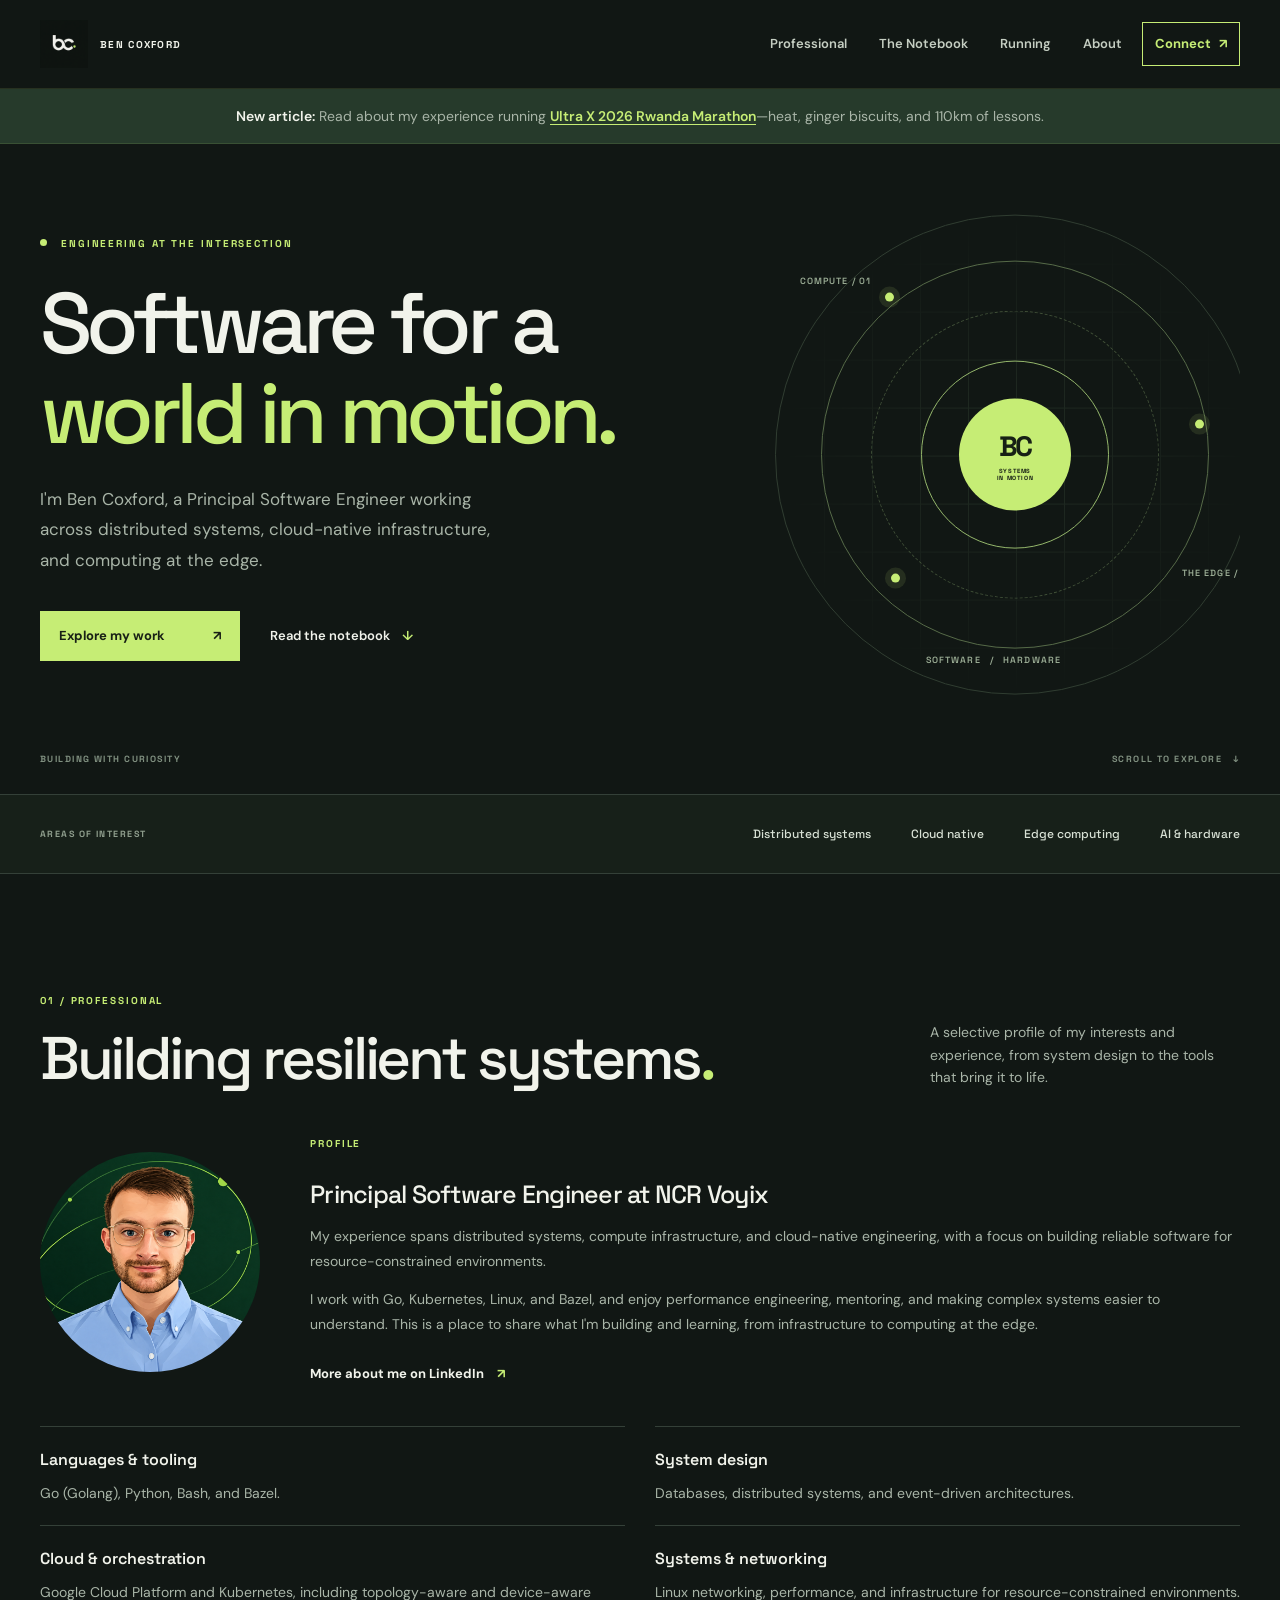
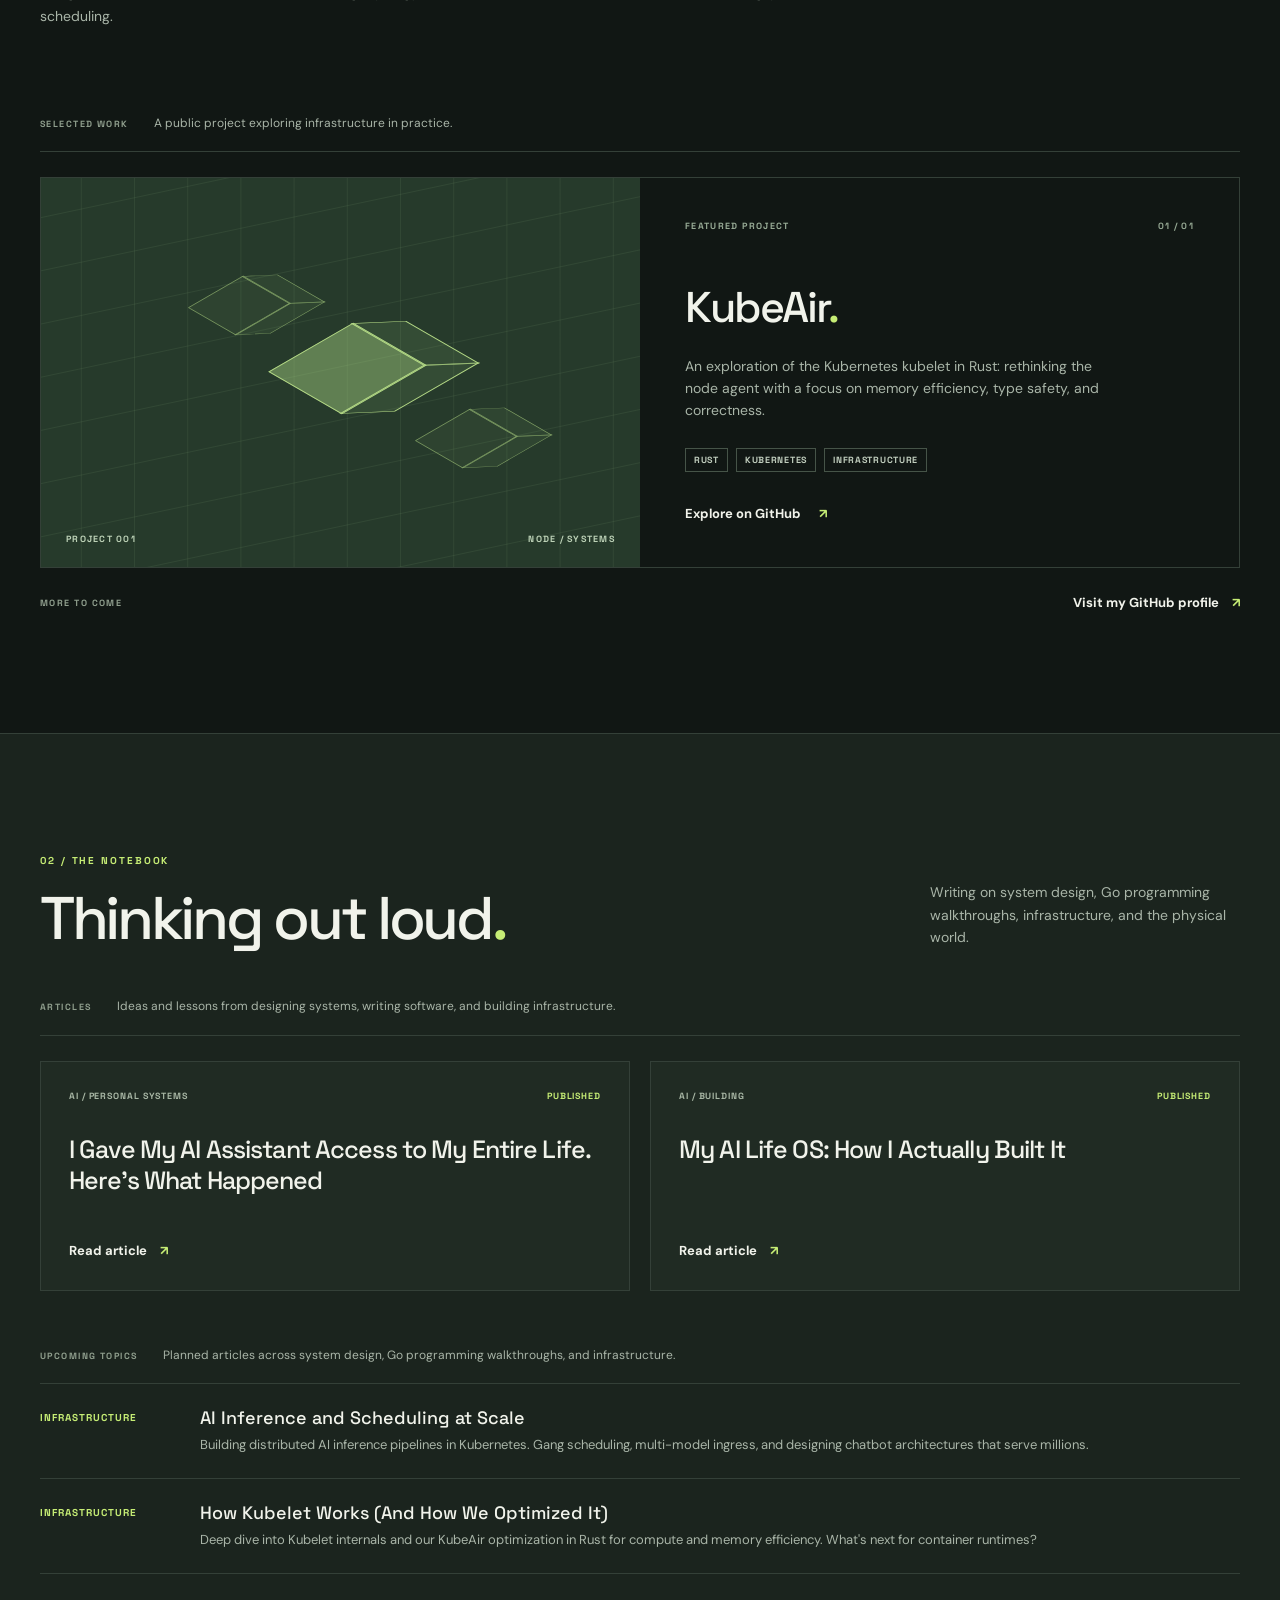
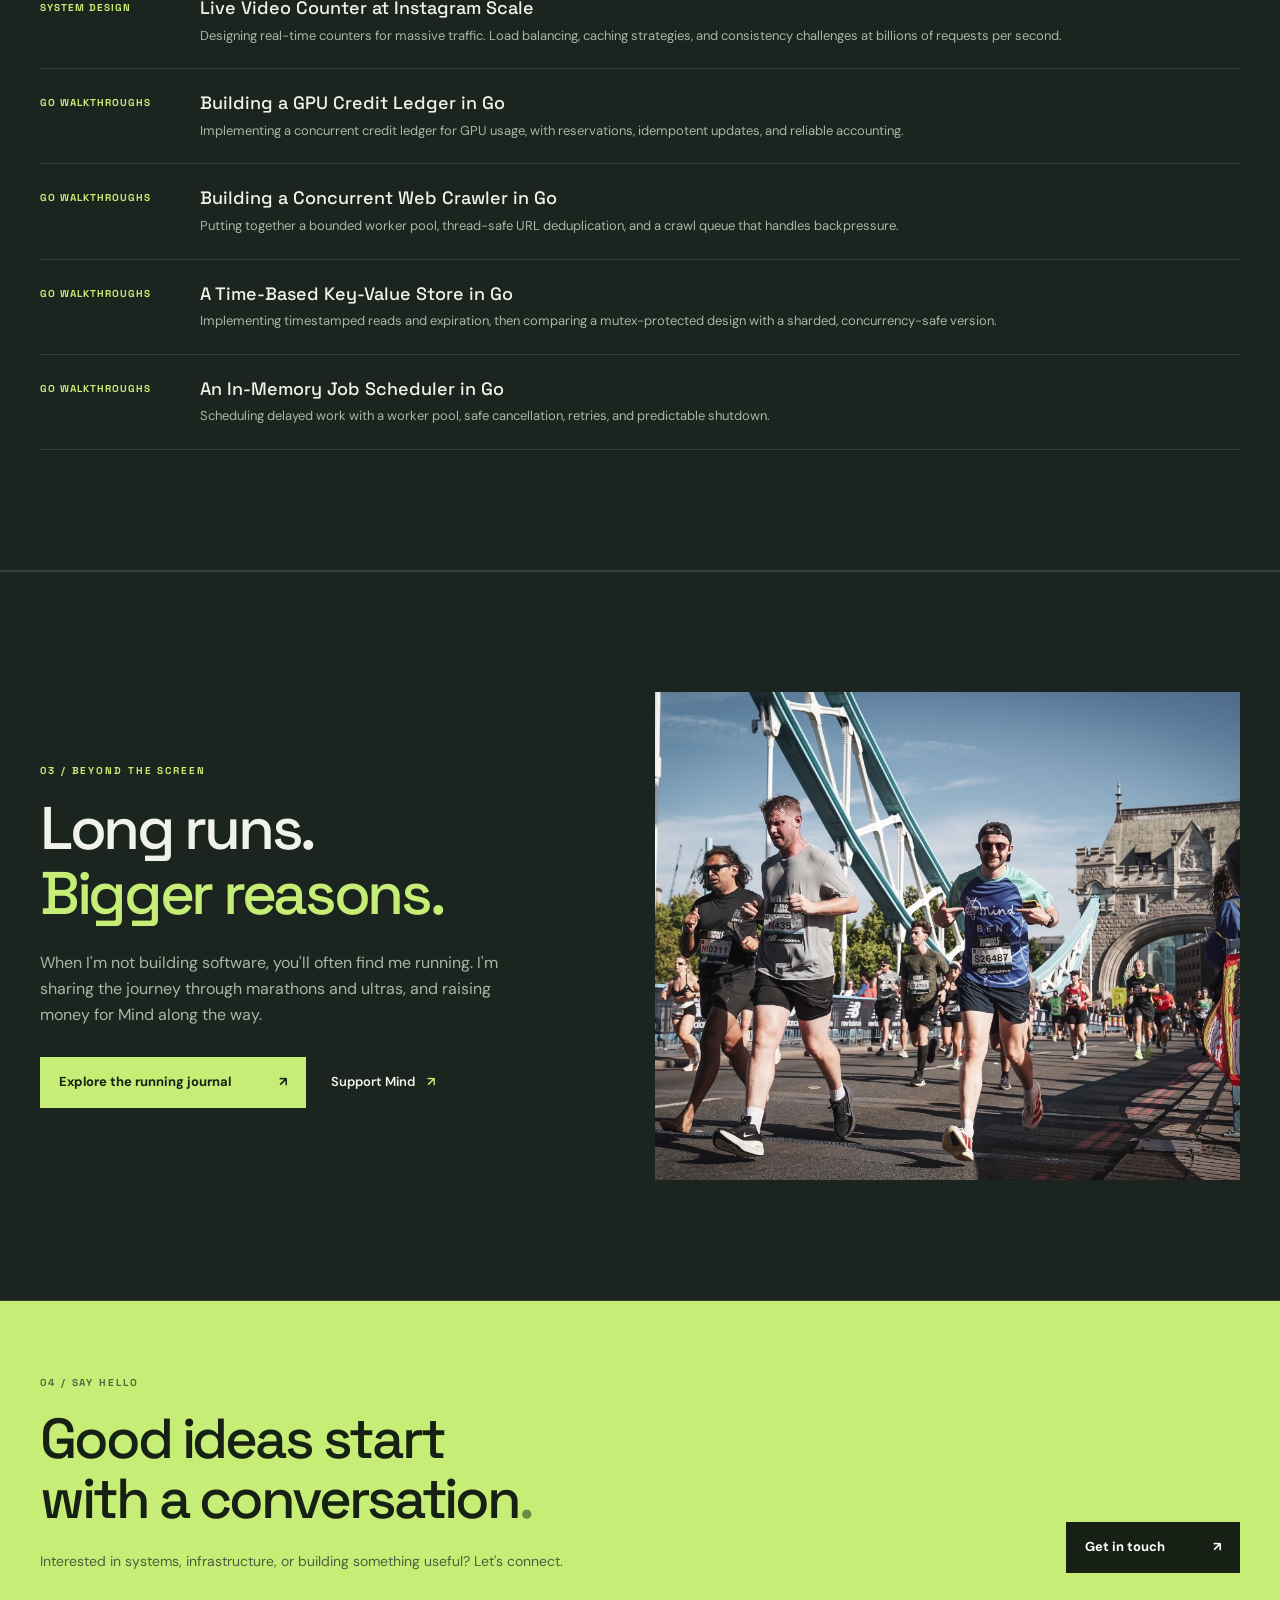
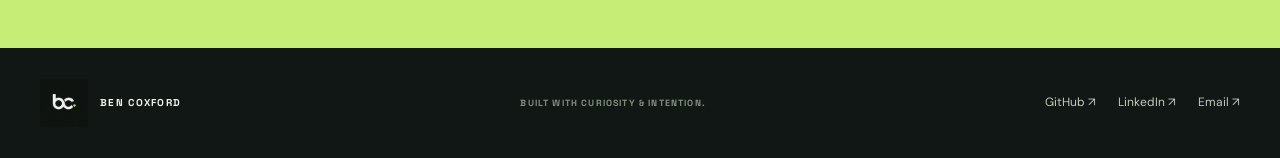
==== commit 112f667b: "add topics" ====
--- a/index.html
+++ b/index.html
@@ -6,8 +6,26 @@
   <meta name="description" content="Ben Coxford is a Principal Software Engineer exploring infrastructure, distributed systems, and computing at the edge.">
   <meta name="theme-color" content="#111714">
   <title>Ben Coxford</title>
+  <script type="application/ld+json">
+    {
+      "@context": "https://schema.org",
+      "@type": "Person",
+      "name": "Ben Coxford",
+      "jobTitle": "Principal Software Engineer",
+      "sameAs": [
+        "https://www.linkedin.com/in/ben-coxford/",
+        "https://github.com/bencoxford"
+      ],
+      "knowsAbout": [
+        "Distributed systems",
+        "Cloud-native infrastructure",
+        "Edge computing",
+        "Software engineering"
+      ]
+    }
+  </script>
   <link rel="icon" type="image/png" href="assets/bc-logo.png">
-  <link rel="stylesheet" href="styles.css">
+  <link rel="stylesheet" href="styles.css?v=20261109">
 </head>
 <body>
   <a class="skip-link" href="#main">Skip to content</a>
@@ -98,9 +116,9 @@
       <div class="container section">
         <div class="section-heading">
           <div><p class="eyebrow section-number">02 / THE NOTEBOOK</p><h2 id="writing-title">Thinking out loud<span class="accent">.</span></h2></div>
-          <p>Writing and ideas on AI, software, infrastructure, and the physical world.</p>
+          <p>Writing on system design, Go programming walkthroughs, infrastructure, and the physical world.</p>
         </div>
-        <div class="writing-intro"><span>ARTICLES</span><p>Articles about building and living with an AI assistant.</p></div>
+        <div class="writing-intro"><span>ARTICLES</span><p>Ideas and lessons from designing systems, writing software, and building infrastructure.</p></div>
         <div class="published-grid">
           <article class="published-card">
             <div class="article-meta"><span>AI / PERSONAL SYSTEMS</span><span class="draft">PUBLISHED</span></div>
@@ -113,11 +131,15 @@
             <a class="published-link" href="articles/ai-life-os.html" aria-label="Read My AI Life OS: How I Actually Built It">Read article <span aria-hidden="true">↗</span></a>
           </article>
         </div>
-        <div class="writing-intro"><span>UPCOMING TOPICS</span><p>A few ideas on the writing desk. These are drafts, not published articles yet.</p></div>
+        <div class="writing-intro"><span>UPCOMING TOPICS</span><p>Planned articles across system design, Go programming walkthroughs, and infrastructure.</p></div>
         <ul class="upcoming-list">
-          <li><span>KUBERNETES</span><div><h3>AI Inference and Scheduling at Scale</h3><p>Building distributed AI inference pipelines in Kubernetes. Gang scheduling, multi-model ingress, and designing chatbot architectures that serve millions.</p></div></li>
+          <li><span>INFRASTRUCTURE</span><div><h3>AI Inference and Scheduling at Scale</h3><p>Building distributed AI inference pipelines in Kubernetes. Gang scheduling, multi-model ingress, and designing chatbot architectures that serve millions.</p></div></li>
           <li><span>INFRASTRUCTURE</span><div><h3>How Kubelet Works (And How We Optimized It)</h3><p>Deep dive into Kubelet internals and our KubeAir optimization in Rust for compute and memory efficiency. What's next for container runtimes?</p></div></li>
           <li><span>SYSTEM DESIGN</span><div><h3>Live Video Counter at Instagram Scale</h3><p>Designing real-time counters for massive traffic. Load balancing, caching strategies, and consistency challenges at billions of requests per second.</p></div></li>
+          <li><span>GO WALKTHROUGHS</span><div><h3>Building a GPU Credit Ledger in Go</h3><p>Implementing a concurrent credit ledger for GPU usage, with reservations, idempotent updates, and reliable accounting.</p></div></li>
+          <li><span>GO WALKTHROUGHS</span><div><h3>Building a Concurrent Web Crawler in Go</h3><p>Putting together a bounded worker pool, thread-safe URL deduplication, and a crawl queue that handles backpressure.</p></div></li>
+          <li><span>GO WALKTHROUGHS</span><div><h3>A Time-Based Key-Value Store in Go</h3><p>Implementing timestamped reads and expiration, then comparing a mutex-protected design with a sharded, concurrency-safe version.</p></div></li>
+          <li><span>GO WALKTHROUGHS</span><div><h3>An In-Memory Job Scheduler in Go</h3><p>Scheduling delayed work with a worker pool, safe cancellation, retries, and predictable shutdown.</p></div></li>
         </ul>
       </div>
     </section>
--- a/styles.css
+++ b/styles.css
@@ -53,10 +53,12 @@
 .brand-logo{display:block;width:48px;height:48px;object-fit:cover}.about-portrait{object-position:center}
 .running-teaser{background:#1b241e;border-block:1px solid var(--line)}.running-teaser-inner{display:grid;grid-template-columns:1fr 1fr;align-items:center;gap:30px}.running-teaser h2,.fundraising-inner h2,.running-adventure h2{font-size:clamp(40px,4.7vw,62px);font-weight:500;line-height:1.08;letter-spacing:-.055em;margin-bottom:24px}.running-teaser h2 em{font-style:normal;color:var(--accent)}.running-teaser-copy>p:not(.eyebrow),.running-adventure p:not(.eyebrow){color:var(--muted);max-width:500px}.running-actions{display:flex;align-items:center;gap:25px;flex-wrap:wrap;margin-top:30px}.running-teaser-inner>img{width:100%;aspect-ratio:1.2;object-fit:cover;object-position:center center}.about-portrait{display:block;width:220px;height:220px;object-fit:cover;object-position:center;border-radius:50%;margin:0}
 .running-hero{display:grid;grid-template-columns:1fr .9fr;gap:60px;align-items:center;padding-block:90px}.running-hero-copy>p:not(.eyebrow){color:var(--muted);max-width:480px;margin-bottom:30px}.running-hero>img{width:100%;height:520px;object-fit:cover}.fundraising-section{background:var(--accent);color:#172015}.fundraising-inner{display:grid;grid-template-columns:1fr 300px;align-items:center;gap:80px;padding-block:75px}.fundraising-inner .eyebrow{color:#526a3e}.fundraising-inner h2 span{color:#6b8b45}.fundraising-inner p:not(.eyebrow){max-width:550px;color:#40563a}.fundraising-note{font-size:13px}.fundraising-inner .button{margin-top:10px}.fundraising-inner img{width:100%;height:340px;object-fit:cover;object-position:center 32%}.running-topics{display:grid;grid-template-columns:repeat(3,1fr)}.running-adventure{background:#1b241e;border-top:1px solid var(--line)}.running-adventure-inner{padding-block:85px;display:grid;grid-template-columns:1.2fr 1fr;align-items:center;gap:65px}.running-adventure img{width:100%;display:block}
-@media(max-width:600px){nav{gap:10px}nav a{font-size:11px}.running-teaser-inner,.running-hero,.fundraising-inner,.running-adventure-inner{grid-template-columns:1fr;gap:30px}.running-teaser-inner>img,.running-hero>img{height:320px}.running-hero{padding-block:60px}.fundraising-inner{padding-block:60px}.fundraising-inner img{height:320px}.running-topics{grid-template-columns:1fr}.running-topics .article-card{border-right:0;border-top:1px solid var(--line);padding-left:0}.running-topics .article-card:first-child{border-top:0}.running-adventure-inner{padding-block:60px}.about-portrait{width:180px;height:200px;margin:20px 0 35px}}
+@media(max-width:600px){nav{gap:10px}nav a{font-size:11px}.running-teaser-inner,.running-hero,.fundraising-inner,.running-adventure-inner{grid-template-columns:1fr;gap:30px}.running-teaser-inner>img,.running-hero>img{height:320px}.running-hero{padding-block:60px}.fundraising-inner{padding-block:60px}.fundraising-inner img{height:320px}.running-topics{grid-template-columns:1fr}.running-topics .article-card{border-right:0;border-top:1px solid var(--line);padding-left:0}.running-topics .article-card:first-child{border-top:0}.running-adventure-inner{padding-block:60px}}
 @media(max-width:600px){.brand-logo{width:36px;height:36px}nav{gap:8px}nav a{font-size:10px}}
 @media(max-width:600px){.professional-profile{grid-template-columns:1fr;align-items:start;gap:20px;margin-bottom:45px}.about-portrait{width:110px;height:110px}.skills-grid{grid-template-columns:1fr}}
 @media(min-width:601px) and (max-width:900px){.professional-profile{grid-template-columns:180px minmax(0,1fr);gap:30px}.about-portrait{width:180px;height:180px}}
+.running-gallery.is-carousel{display:block;max-width:640px;margin-bottom:15px}.running-gallery img{cursor:default}.running-gallery img[hidden]{display:none}.gallery-controls{display:flex;align-items:center;justify-content:space-between;gap:15px;max-width:640px;color:var(--muted);font-size:13px}.gallery-controls button{border:1px solid var(--line);background:transparent;color:var(--text);padding:10px 14px;font:600 13px var(--body);cursor:pointer}.gallery-controls button:hover{border-color:var(--accent);color:var(--accent)}.gallery-controls button:focus-visible{outline:2px solid var(--accent);outline-offset:5px}
+.gallery-photo-button{display:block;width:100%;height:100%;padding:0;border:0;background:transparent;cursor:pointer}.gallery-photo-button:focus-visible{outline:3px solid var(--accent);outline-offset:-3px}.rwanda-lightbox{position:fixed;inset:0;width:100%;height:100%;max-width:none;max-height:none;margin:0;padding:55px 20px 20px;border:0;background:rgba(0,0,0,.95);color:var(--text)}.rwanda-lightbox[open]{display:flex;flex-direction:column;align-items:center;justify-content:center;gap:15px}.rwanda-lightbox::backdrop{background:rgba(0,0,0,.95)}.rwanda-lightbox img{display:block;max-width:100%;max-height:calc(100% - 65px);object-fit:contain;min-height:0}.rwanda-lightbox-close{position:absolute;top:10px;right:20px;border:0;background:transparent;color:var(--text);font-size:36px;line-height:1;cursor:pointer}.rwanda-lightbox-close:focus-visible{outline:2px solid var(--accent);outline-offset:5px}.rwanda-lightbox-controls{width:min(100%,640px);flex-shrink:0}
 .header-inner nav{gap:8px}.header-inner nav a{display:inline-flex;align-items:center;min-height:44px;padding:0 12px;font-size:13px}.header-inner nav a.button{gap:8px;padding:8px 12px;border:1px solid var(--accent);background:transparent;color:var(--accent)}.header-inner nav a.button:hover{background:var(--accent);color:var(--bg)}.header-inner nav a[aria-current="page"]{color:var(--accent)}
 .upcoming-list{list-style:none;padding:0;margin:0}.upcoming-list li{display:grid;grid-template-columns:140px 1fr;gap:20px;border-bottom:1px solid var(--line);padding:22px 0}.upcoming-list li>span{font:700 10px var(--display);letter-spacing:.1em;color:var(--accent);padding-top:5px}.upcoming-list h3{font-size:18px;font-weight:500;line-height:1.3;margin:0 0 6px}.upcoming-list p{font-size:13px;color:var(--muted);margin:0}
 .article-body h3{font-size:21px;line-height:1.3;color:var(--text);margin:32px 0 14px}.article-body pre{background:#101813;border:1px solid var(--line);padding:18px;overflow-x:auto;line-height:1.55;font-size:13px;overflow-wrap:normal}.article-body code{font-family:Consolas,monospace}.article-body ul,.article-body ol{padding-left:24px;margin-bottom:22px}
